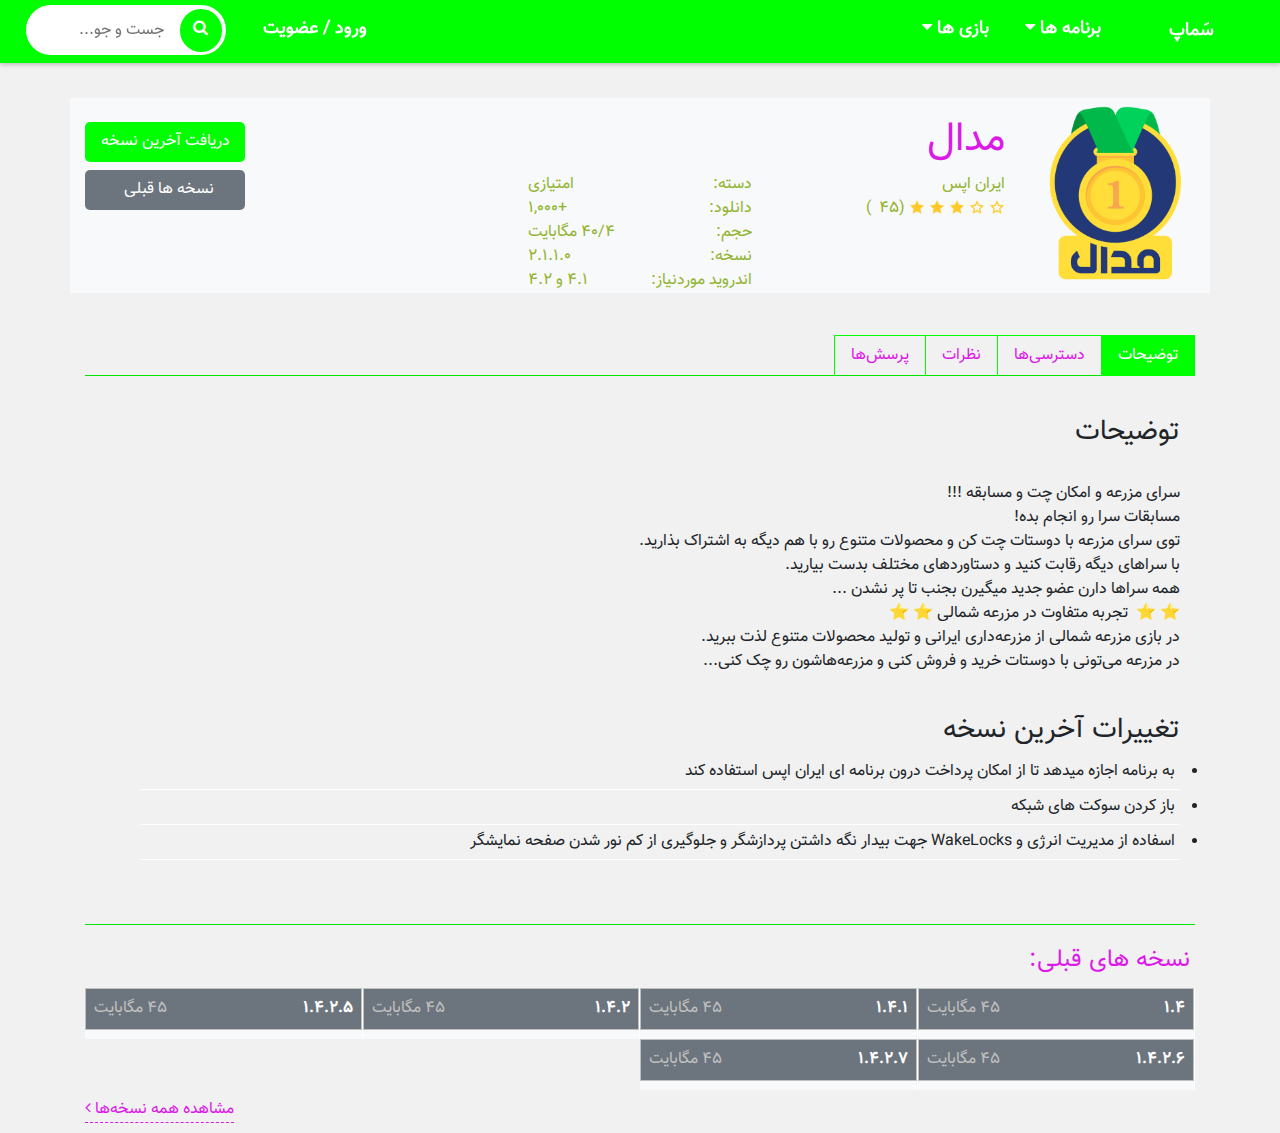
==== AppPage.htm @ bbbea1b8 "Seprate questions and comments." ====
<!doctype html>
<html lang="en">
  <head>
    <!-- Required meta tags -->
    <meta charset="utf-8">
    <meta name="viewport" content="width=device-width, initial-scale=1, shrink-to-fit=no">

    <!-- Bootstrap CSS -->
    <link rel="stylesheet" href="https://stackpath.bootstrapcdn.com/bootstrap/4.3.1/css/bootstrap.min.css" integrity="sha384-ggOyR0iXCbMQv3Xipma34MD+dH/1fQ784/j6cY/iJTQUOhcWr7x9JvoRxT2MZw1T" crossorigin="anonymous">
    <!-- Optional JavaScript -->
    <!-- jQuery first, then Popper.js, then Bootstrap JS -->
	<!--fontawesome -->

 <link rel="stylesheet" href="https://cdnjs.cloudflare.com/ajax/libs/font-awesome/4.7.0/css/font-awesome.min.css">
<link rel="stylesheet" href="https://use.fontawesome.com/releases/v5.3.1/css/all.css" integrity="sha384-mzrmE5qonljUremFsqc01SB46JvROS7bZs3IO2EmfFsd15uHvIt+Y8vEf7N7fWAU" crossorigin="anonymous">

<link rel="stylesheet" href="AppPage.css">

<!---
-->
  <script src="https://ajax.googleapis.com/ajax/libs/jquery/3.4.1/jquery.min.js"></script>
  <script src="https://cdnjs.cloudflare.com/ajax/libs/popper.js/1.14.7/umd/popper.min.js"></script>
  <script src="https://maxcdn.bootstrapcdn.com/bootstrap/4.3.1/js/bootstrap.min.js"></script>


  <script src="https://ajax.googleapis.com/ajax/libs/jquery/3.4.1/jquery.min.js"></script>
  <script src="https://cdnjs.cloudflare.com/ajax/libs/popper.js/1.14.7/umd/popper.min.js"></script>
  <script src="https://maxcdn.bootstrapcdn.com/bootstrap/4.3.1/js/bootstrap.min.js"></script>

    <title></title>

	<style type="text/css">
@font-face {
  font-family: naz;
  src:url("Vazir-FD.ttf");
}

/*@font-face {
  font-family: nas;
  src:url("IranNastaliq.ttf");
}*/



	</style>
<script src="https://ajax.googleapis.com/ajax/libs/jquery/3.4.1/jquery.min.js"></script>
<script type="text/javascript">
$(document).ready(function(){


  $(".content form").click(function(){

    $(".Modal").css("display","block");

  });

  $(".content form").mouseleave(function(){

    $(".Modal").css("display","none");

  });


});
</script>
  </head>
  <body>

    <div class="content fixed-tops">
      <nav>
        <input type="checkbox" id="hamburger1" />
        <label for="hamburger1"></label>
        <h3>سَماپ</h3>
<form action="">
  <input type="search" placeholder="جست و جو ...">
  <i class="fa fa-search"></i>
</form>
        <ul class="nav-links">
          <li><a href="#" class="" style="cursor: pointer;"
               data-toggle="modal" data-target="#myModal2">برنامه ها</a></li>
          <li><a href="#" class="" style="cursor: pointer;"
               data-toggle="modal" data-target="#myModal3">بازی ها</a></li>
          <li><a href="Login.htm">ورود / عضویت</a></li>
        </ul>
      </nav>
<div class="Modal"></div>

    </div>

<div class="navbar">
  <a class="icon" href="#home">سَماپ</a>
  <div class="dropdown">
    <button class="dropbtn">برنامه ها
      <i class="fa fa-caret-down"></i>
    </button>
    <div class="dropdown-content">

      <div class="row">
         <div class="column">
          <a href="#">آب و هوا</a>
          <a href="#">آشپزی و رستوران</a>
          <a href="#">آموزش</a>
          <a href="#">ابزارها</a>
        </div>

        <div class="column">
          <a href="#">امور مالی</a>
          <a href="#">پیام رسان ها</a>
          <a href="#">خبرها و نشریات</a>
          <a href="#">خرید </a>

        </div>
        <div class="column">
          <a href="#">دارو و درمان</a>
          <a href="#">رفت و آمد</a>
          <a href="#">سبک زندگی</a>
          <a href="#">سرگرمی</a>

        </div>
        <div class="column">
          <a href="#">سیر و سفر</a>
          <a href="#">شبکه های اجتماعی</a>
          <a href="#">شخصی سازی</a>
          <a href="#">عکاسی</a>

        </div>
        <div class="column">
          <a href="#">مذهبی</a>
          <a href="#">موسیقی و صدا</a>
          <a href="#">ورزشی</a>
          <a href="#">ویدیو و رسانه</a>
           </div>
      </div>
    </div>
  </div>
<!---
-->
  <div class="dropdown">
    <button class="dropbtn">بازی ها
      <i class="fa fa-caret-down"></i>
    </button>
    <div class="dropdown-content">

      <div class="row">
        <div class="column">
          <a href="#">آموزشی</a>
          <a href="#">استراتژی </a>
          <a href="#">اکشن</a>
          <a href="#">امتیازی</a>
        </div>
        <div class="column">
          <a href="#">خانوادگی</a>
          <a href="#">رانندگی</a>
          <a href="#">شبیه سازی</a>
          <a href="#">کلمات و دانستنی ها</a>
        </div>
        <div class="column">
          <a href="#">معمایی</a>
          <a href="#">ورزشی</a>
          <a href="#">ماجرایی</a>
          <a href="#">تفننی</a>

      </div>

      </div>
    </div>
  </div>
  <!---
  -->

<form action="">
  <input type="search" placeholder="جست و جو...">
  <i class="fa fa-search"></i>
</form>



<div class="profile">
  <a href="Login.htm"  target="blank">ورود / عضویت</a>

  <i class="fas fa-user"></i>
</div>
</div>



<div class="container  mt-5 bg-white" style="position: relative;top:50px;">
	<div class="row flex-row-reverse">
    <div class="col-md-2 bg-light p-4 p-md-2">
      <img src="icons/cover_257.png" width="100%" alt="">
    </div>
    <div class="col-md-8 bg-light order-2">
      <div class="row flex-row-reverse">
        <div class="col-md-12 bg-light">
          <div class="app-name text-center">
          <h1 class="text-center float-md-right">مدال</h1>
          </div>
        </div>

        <div class="col-md-4 text-md-right text-center bg-light float-right flex-row-reverse">

          <div class="dev">
            <a href="#"> <span>ایران اپس</span> </a>
          </div>
          <div class="rating bg-light clearfix">

              <div class="Rate float-lg-right float-none pt-1" style="cursor: pointer;"
               data-toggle="modal" data-target="#myModal">
    <img src="stars/full-star.png" alt="">
    <img src="stars/full-star.png" alt="">
    <img src="stars/full-star.png" alt="">
    <img src="stars/empty-star2.png" alt="">
    <img src="stars/empty-star2.png" alt="">
  </div>


  <!-- The Modal -->
  <div class="modal fade" id="myModal">
    <div class="modal-dialog">
      <div class="modal-content text-right">

        <!-- Modal Header -->
        <div class="modal-header float-right pb-1 pl-0">
          <button type="button" class="close float-left text-left ml-0" data-dismiss="modal">&times;</button>
 <h3 class="text-right float-right w-100">امتیازات</h3>
        </div>

        <!-- Modal body -->
        <div class="modal-body">
  <!-- Blue -->
  <h3 class="text-center">4.7</h3>
 <br>

    <div class="float-left mr-2">
    <img src="stars/full-star.png" class="mb-1 ml-0" width="20px;" alt="">
  <span class="mb-1">5</span>
    </div>
   <div class="progress" style="height: 22px;">
   <div class="progress-bar" style="width:80%;background-color: green;">245</div>
  </div><br>
  <!-- Green -->
    <div class="float-left mr-2">
    <img src="stars/full-star.png" class="mb-1 ml-0" width="20px;" alt="">
  <span class="mb-1">4</span>
    </div>
  <div class="progress" style="height: 22px;">
    <div class="progress-bar" style="width:50%;background-color: lime;">56</div>
  </div><br>

  <!-- Turquoise -->
      <div class="float-left mr-2">
    <img src="stars/full-star.png" class="mb-1 ml-0" width="20px;" alt="">
  <span class="mb-1">3</span>
    </div>

  <div class="progress" style="height: 22px;">
    <div class="progress-bar" style="width:30%;background-color: yellow;">45</div>
  </div><br>

  <!-- Orange -->
    <div class="float-left mr-2">
    <img src="stars/full-star.png" class="mb-1 ml-0" width="20px;" alt="">
  <span class="mb-1">2</span>
    </div>
  <div class="progress" style="height: 22px;">
     <div class="progress-bar" style="width:40%;background-color: orange;">5</div>
  </div><br>

  <!-- Red -->
      <div class="float-left mr-2">
    <img src="stars/full-star.png" class="mb-1 ml-0" width="20px;" alt="">
  <span class="mb-1">1</span>
    </div>
  <div class="progress" style="height: 22px;">
    <div class="progress-bar" style="width:10%;background-color: red;">5</div>
  </div><br>

        </div>

        <!-- Modal footer -->
        <div class="modal-footer">
          <button type="button" class="btn btn-secondary" data-dismiss="modal">بستن</button>
        </div>

      </div>
    </div>
  </div>


<!---
-->

  <!-- The Modal -->
  <div class="modal fade" id="myModal2">
    <div class="modal-dialog">
      <div class="modal-content text-right">

        <!-- Modal Header -->
        <div class="modal-header float-right pb-1 pl-0">
          <button type="button" class="close float-left text-left ml-0" data-dismiss="modal">&times;</button>
 <h3 class="text-right float-right w-100">برنامه&zwnj;ها</h3>
        </div>

        <!-- Modal body -->
        <div class="modal-body">
<div class="row float-right mr-5">
  <div class="float-right">
  <ul>
  <li><a href="">آب و هوا</a></li>
  <li><a href="">آشپزی و رستوران</a></li>
  <li><a href="">آموزش</a></li>
  <li><a href="">ابزارها</a></li>
  <li><a href="">امورمالی</a></li>
  <li><a href="">پیام رسان ها</a></li>
  <li><a href="">خبرها و نشریات</a></li>
  <li><a href="">خرید</a></li>
  <li><a href="">دارو و درمان</a></li>
  <li><a href="">رفت و آمد</a></li>
  <li><a href="">سبک زندگی</a></li>
  <li><a href="">سرگرمی</a></li>
  <li><a href="">سیر و سفر</a></li>
  <li><a href="">شبکه ها اجتماعی</a></li>
  <li><a href="">شخصی سازی</a></li>
  <li><a href="">عکاسی</a></li>
  <li><a href="">مذهبی</a></li>
  <li><a href="">موسیقی و صدا</a></li>
  <li><a href="">ورزشی</a></li>
  <li><a href="">ویدئو و رسانه</a></li>
</ul>

  </div>
</div>

        </div>

        <!-- Modal footer -->
        <div class="modal-footer">
          <button type="button" class="btn btn-secondary" data-dismiss="modal">بستن</button>
        </div>

      </div>
    </div>
  </div>


 <!-- The Modal -->
  <div class="modal fade" id="myModal3">
    <div class="modal-dialog">
      <div class="modal-content text-right">

        <!-- Modal Header -->
       <div class="modal-header float-right pb-1 pl-0">
          <button type="button" class="close float-left text-left ml-0" data-dismiss="modal">&times;</button>
 <h3 class="text-right float-right w-100">بازی&zwnj;ها</h3>
        </div>


        <!-- Modal body -->
        <div class="modal-body">
<div class="row float-right mr-5">
  <div class="float-right text-right">
<ul>
  <li><a href="">آموزشی</a></li>
  <li><a href="">استراتژی</a></li>
  <li><a href="">اکشن</a></li>
  <li><a href="">امتیازی</a></li>
  <li><a href="">خانوادگی</a></li>
  <li><a href="">رانندگی</a></li>
  <li><a href="">شبیه سازی</a></li>
  <li><a href="">کلمات و دانستنی ها</a></li>
  <li><a href="">معمایی</a></li>
  <li><a href="">ورزشی</a></li>
  <li><a href="">ماجرایی</a></li>
  <li><a href="">تفننی</a></li>
</ul>
  </div>
</div>

        </div>

        <!-- Modal footer -->
        <div class="modal-footer">
          <button type="button" class="btn btn-secondary" data-dismiss="modal">بستن</button>
        </div>

      </div>
    </div>
  </div>
<!--
-->


 <!-- The Modal -->
  <div class="modal fade " id="myModal4">
    <div class="modal-dialog">
      <div class="modal-content">

        <!-- Modal Header -->
        <div class="modal-header float-right pb-1 pl-0">
          <button type="button" class="close float-left text-left ml-0" data-dismiss="modal">&times;</button>
 <h3 class="text-right float-right w-100">نظر جدید</h3>
        </div>

        <!-- Modal body -->
        <div class="modal-body">
<div class="container clearfix">
  <div id="full-stars-example-two" class="float-right" >
   <span class="desc float-right text-right pr-2">امتیاز شما:</span>

    <div class="rating-group">
        <input disabled checked class="rating__input rating__input--none" name="rating3" id="rating3-none" value="0" type="radio">
        <label aria-label="1 star" class="rating__label" for="rating3-1"><i class="rating__icon rating__icon--star fa fa-star"></i></label>
        <input checked class="rating__input" name="rating3" id="rating3-1" value="1" type="radio">
        <label aria-label="2 stars" class="rating__label" for="rating3-2"><i class="rating__icon rating__icon--star fa fa-star"></i></label>
        <input class="rating__input" name="rating3" id="rating3-2" value="2" type="radio">
        <label aria-label="3 stars" class="rating__label" for="rating3-3"><i class="rating__icon rating__icon--star fa fa-star"></i></label>
        <input class="rating__input" name="rating3" id="rating3-3" value="3" type="radio">
        <label aria-label="4 stars" class="rating__label" for="rating3-4"><i class="rating__icon rating__icon--star fa fa-star"></i></label>
        <input class="rating__input" name="rating3" id="rating3-4" value="4" type="radio">
        <label aria-label="5 stars" class="rating__label" for="rating3-5"><i class="rating__icon rating__icon--star fa fa-star"></i></label>
        <input class="rating__input" name="rating3" id="rating3-5" value="5" type="radio">
    </div>

</div>
  <form action="" class="w-100 h-50 mx-auto">
     <div class="mb-3">
      <textarea class="form-control" rows="5" id="comment" name="text" placeholder="نظر شما برای مدال"></textarea>
    </div>
    <button type="submit" class="btn btn-success p-2 w-100">ثبت</button>

  </form>

</div>

        </div>

        <!-- Modal footer -->


      </div>
    </div>
  </div>


<!---
-->
 <!-- The Modal -->
  <div class="modal fade " id="myModal5">
    <div class="modal-dialog">
      <div class="modal-content">

        <!-- Modal Header -->
        <div class="modal-header float-right pb-1 pl-0">
          <button type="button" class="close float-left text-left ml-0" data-dismiss="modal">&times;</button>
 <h3 class="text-right float-right w-100">پرسش جدید</h3>
        </div>

        <!-- Modal body -->
        <div class="modal-body pt-0">
<div class="container clearfix">

  <form action="" class="w-100 h-50 mx-auto needs-validation" novalidate>
     <div class="mb-3">
      <textarea class="form-control" rows="5" id="comment" name="text" placeholder="پرسش شما درمورد مدال" required=""></textarea>
    </div>
    <button type="submit" class="btn btn-success p-2 w-100">ثبت</button>

  </form>

</div>

        </div>

        <!-- Modal footer -->


      </div>
    </div>
  </div>

<span class="text-center bg-light" style="direction: ltr;">(<i class="fas fa-user"></i> 45)</span>

          </div>


        </div>
        <div class="col-md-7 col-lg-4 bg-light app-info">
          <div class="bg-light text-right" style="direction: rtl;">
            <span style="direction: rtl;">دسته:</span>
            <span style="float: left !important;">
              <a href="">
                <span>امتیازی</span>
              </a>
            </span>

          </div>

          <div class="bg-light text-right" style="direction: rtl;">
            <span>دانلود:</span>
            <span>
              <span style="float: left !important;">+1,000</span>
            </span>
          </div>

          <div class="bg-light text-right" style="direction: rtl;">
            <span>حجم:</span>
            <span>
              <span style="float: left !important;">40/4 مگابایت</span>
            </span>
          </div>

          <div class="bg-light text-right" style="direction: rtl;">
            <span>نسخه:</span>
            <span>
              <span style="float: left !important;">2.1.1.0</span>
            </span>
          </div>

          <div class="bg-light text-right" style="direction: rtl;">
            <span>اندروید موردنیاز:</span>
            <span>
              <span style="float: left !important;">4.1 و 4.2</span>
            </span>
          </div>

        </div>
        <div class="col-md-1 col-lg-4 bg-light">
        </div>

      </div>
    </div>
    <div class="col-md-2 bg-light order-3">
      <button class=" mt-4 p-2 w-100" style="border-radius: 5px;outline: none;">دریافت آخرین نسخه</button>
      <button class="btn-secondary mt-2 p-2 w-100" style="border-radius: 5px;outline: none;">
        <a href="#versions">نسخه ها قبلی <i class="fas fa-history" class="p-1"></i>
        </a>
        </button>

</div>
	</div>
</div>


<br>

<div class="container">
  <br>
<br>
  <!-- Nav pills -->
  <ul class="nav nav-pills float-right text-right clearfix" role="tablist">

    <li class="nav-item pill-1 float-right">
      <a class="nav-link " data-toggle="pill" href="#qus">پرسش&zwnj;ها</a>
    </li>
    <li class="nav-item pill-2 float-right">
      <a class="nav-link " data-toggle="pill" href="#home">نظرات</a>
    </li>
    <li class="nav-item pill-3 float-right">
      <a class="nav-link" data-toggle="pill" href="#menu1">دسترسی&zwnj;ها</a>
    </li>
    <li class="nav-item pill-4 float-right">
      <a class="nav-link active" data-toggle="pill" href="#menu2">توضیحات</a>
    </li>
  </ul>
  <!-- Tab panes -->
  <div class="tab-content text-right clearfix" >
    <br>
<hr>
    <div id="qus" class="container tab-pane fade" role="tabpanel">
<div class="questions mt-2 clearfix pt-4">
  <button class="float-left p-2"
               data-toggle="modal" data-target="#myModal5"
   style="border-radius: 5px;background-color: lime;cursor: pointer;">پرسش جدید <i class="fas fa-plus px-1" style="font-size: 10px;"></i></button>
      <h3>پرسش&zwnj;ها</h3>

  <div class="question container mt-4 clearfix bg-light">
    <div class="user-icon text-right float-right text-right mt-2">
        <i class="fas fa-question bg-light"></i>
      </div>
    <div class="question-box">
      <div class="question-info float-right mt-2">
        <div class="name float-right bg-light ml-2 mr-2"><span>پرسش گر:</span>
                سجاد</div>
        <span class="date float-right ml-2 text- bg-light">98/4/30</span>
      </div>

    </div>
    <br>
      <p class="question-text w-100 float-right text-right mt-1 pr-5">
        این برنامه چجوری کار می کند؟
      </p>
        <div class="reply container mt-5 clearfix bg-light">
        <div class="user-icon text-right float-right text-right mt-2">
                <i class="fas fa-reply bg-light"></i>
            </div>
        <div class="reply-box">
            <div class="reply-info float-right mt-2">
                <div class="name float-right bg-light ml-2 mr-2"><span>پاسخ از:  </span>
                علیرضا</div>
                <span class="date float-right ml-2 text- bg-light">98/4/30</span>
            </div>

        </div>
        <br>
            <p class="question-text w-100 float-right text-right mt-1 pr-5">
                این برنامه به آسانی کار می کند.
            </p>
    </div>
      <div>
        <span class="vs float-left">پرسش روی نسخه 1.1</span>
      </div>
  </div>


  <div class="question container mt-4 clearfix bg-light">
    <div class="user-icon text-right float-right text-right mt-2">
        <i class="fas fa-question bg-light"></i>
      </div>
    <div class="question-box">
      <div class="question-info float-right mt-2">
        <div class="name float-right bg-light ml-2 mr-2"><span>پرسش گر:  </span>
                رامین</div>
        <span class="date float-right ml-2 text- bg-light">98/4/30</span>
      </div>

    </div>
    <br>
      <p class="question-text w-100 float-right text-right mt-1 pr-5">
        کی بروزرسانی می شود؟
      </p>
      <div>
        <span class="vs float-left">پرسش روی نسخه 3.0</span>
      </div>
  </div>


  <div class="question container mt-4 clearfix bg-light">
    <div class="user-icon text-right float-right text-right mt-2">
        <i class="fas fa-question bg-light"></i>
      </div>
    <div class="question-box">
      <div class="question-info float-right mt-2">
        <div class="name float-right bg-light ml-2 mr-2"><span>پرسش گر:  </span>
                محمد حسن</div>
        <span class="date float-right ml-2 text- bg-light">98/4/30</span>
      </div>

    </div>
    <br>
      <p class="question-text w-100 float-right text-right mt-1 pr-5">
        خرید درون برنامه ایش انجام نمی شود؟
      </p>
  </div>

</div>
    </div>
    <div id="home" class="container tab-pane fade" role="tabpanel"><br>
      <button
               data-toggle="modal" data-target="#myModal4"
       class="float-left p-2" style="cursor: pointer; border-radius: 5px;background-color: lime;">نظر جدید <i class="fas fa-plus px-1" style="font-size: 10px;"></i></button>
      <h3>نظرات</h3>
<div class="comment container mt-4 clearfix bg-light">
    <div class="user-icon text-right float-right text-right mt-2">
        <i class="fas fa-user bg-light"></i>
      </div>
    <div class="comment-box">
      <div class="comment-info float-right mt-2">
        <div class="name float-right bg-light ml-2 mr-2">محمد حسن</div>
        <div class="rate float-right ml-3 p-0 bg-light">

    <img src="stars/full-star.png" alt="">
    <img src="stars/full-star.png" alt="">
    <img src="stars/full-star.png" alt="">
    <img src="stars/empty-star2.png" alt="">
    <img src="stars/empty-star2.png" alt="">
        </div>
        <span class="date float-right ml-2 text- bg-light">98/4/30</span>
      </div>

    </div>
    <br>
      <p class="comment-text w-100 float-right text-right mt-1 pr-5">
        برنامه خیلی خوبی است
      </p>
      <div>
        <span class="vs float-left">نظر روی نسخه 2.1.1.0</span>
      </div>
  </div>

<div class="comment container mt-4 clearfix bg-light">
    <div class="user-icon text-right float-right text-right mt-2">
        <i class="fas fa-user bg-light" ></i>
      </div>
    <div class="comment-box">
      <div class="comment-info float-right mt-2">
        <div class="name float-right bg-light ml-2 mr-2">محمد</div>
        <div class="rate float-right ml-3 p-0 bg-light">

    <img src="stars/full-star.png" alt="">
    <img src="stars/full-star.png" alt="">
    <img src="stars/full-star.png" alt="">
    <img src="stars/empty-star2.png" alt="">
    <img src="stars/empty-star2.png" alt="">
        </div>
        <span class="date float-right ml-2 text- bg-light">98/4/30</span>
      </div>

    </div>
    <br>
      <p class="comment-text w-100 float-right text-right mt-1 pr-5">
        برنامه خیلی خوبی است برنامه خیلی خوبی است برنامه خیلی خوبی است
      </p>
      <div>
        <span class="vs float-left">نظر روی نسخه 2.1</span>
      </div>
  </div>

<div class="comment container mt-4 clearfix bg-light">
    <div class="user-icon text-right float-right text-right mt-2">
        <i class="fas fa-user bg-light" ></i>
      </div>
    <div class="comment-box">
      <div class="comment-info float-right mt-2">
        <div class="name float-right bg-light ml-2 mr-2">حسن</div>
        <div class="rate float-right ml-3 p-0 bg-light">

    <img src="stars/full-star.png" alt="">
    <img src="stars/full-star.png" alt="">
    <img src="stars/full-star.png" alt="">
    <img src="stars/empty-star2.png" alt="">
    <img src="stars/empty-star2.png" alt="">
        </div>
        <span class="date float-right ml-2 text- bg-light">98/4/30</span>
      </div>

    </div>
    <br>
      <p class="comment-text w-100 float-right text-right mt-1 pr-5">
        برنامه خیلی خوبی
      </p>
      <div>
        <span class="vs float-left">نظر روی نسخه 1.2</span>
      </div>
  </div>

<div class="comment container mt-4 clearfix bg-light">
    <div class="user-icon text-right float-right text-right mt-2">
        <i class="fas fa-user bg-light" ></i>
      </div>
    <div class="comment-box">
      <div class="comment-info float-right mt-2">
        <div class="name float-right bg-light ml-2 mr-2">Iman</div>
        <div class="rate float-right ml-3 p-0 bg-light">

    <img src="stars/full-star.png" alt="">
    <img src="stars/full-star.png" alt="">
    <img src="stars/full-star.png" alt="">
    <img src="stars/empty-star2.png" alt="">
    <img src="stars/empty-star2.png" alt="">
        </div>
        <span class="date float-right ml-2 text- bg-light">98/4/30</span>
      </div>

    </div>
    <br>
      <p class="comment-text w-100 float-right text-right mt-1 pr-5">
        برنامه خیلی خوبی است برنامه خیلی خوبی است برنامه خیلی خوبی است
        برنامه خیلی خوبی است
      </p>
  </div>
  <a href="#" class="all-comments text-left float-left mt-2">مشاهده همه نظرات  <i class="fa fa-angle-left"></i></a>
<!---
-->
    </div>
    <div id="menu1" class="container tab-pane fade" role="tabpanel"><br>
      <h3>دسترسی ها</h3>
      <br>
      <ul class="datasheet w-100  float-right">
        <li class="">به برنامه اجازه میدهد تا از امکان پرداخت درون برنامه ای ایران اپس استفاده کند</li>
        <li class="">باز کردن سوکت های شبکه</li>
        <li class="">اسفاده از مدیریت انرژی و WakeLocks جهت بیدار نگه داشتن پردازشگر و جلوگیری از کم نور شدن صفحه نمایشگر</li>
        <li class="">خواندن اطلاعات موجود در درایوهای سیار</li>
        <li class="">نوشتن اطلاعات در درایوهای سیار</li>
        <li class="">ضبط صدا</li>
        <li class="">دسترسی به اطلاعات مربوط به شبکه ها را می دهد.</li>
        <li class="">com.google.android.finsky.permission.BIND_GET_INSTALL_REFERRER_SERVICE</li>
        <li class="">com.google.android.finsky.permission.BIND_GET_INSTALL_REFERRER_SERVICE</li>
     </ul>
     <!-- <table class="datasheet float-right text-right">

<tbody class="text-right"><tr>
                  <td class="datasheet-features-type">به برنامه اجازه میدهد تا از امکان پرداخت درون برنامه ای ایران اپس استفاده کند</td>
              </tr>
                                                                                    <tr>
                                                <td class="datasheet-features-type">باز کردن سوکت های شبکه</td>
              </tr>
                                                                                    <tr>
                                                <td class="datasheet-features-type">تاسفاده از مدیریت انرژی و WakeLocks جهت بیدار نگه داشتن پردازشگر و جلوگیری از کم نور شدن صفحه نمایشگر</td>
               </tr>
                                                                                    <tr>
                                                <td class="datasheet-features-type">خواندن اطلاعات موجود در درایوهای سیار</td>
               </tr>
                                                                                    <tr>
                                                <td class="datasheet-features-type">نوشتن اطلاعات در درایوهای سیار</td>
           </tr>
                                                                                    <tr>
                                                <td class="datasheet-features-type">ضبط صدا</td>
           </tr>
                                                                                    <tr>
                                                <td class="datasheet-features-type">دسترسی به اطلاعات مربوط به شبکه ها را می دهد.</td>
                                            </tr>
                                                  <tr>
                                                <td class="datasheet-features-type">com.google.android.finsky.permission.BIND_GET_INSTALL_REFERRER_SERVICE</td>
           </tr>
                                                                                    <tr>
                                                <td class="datasheet-features-type">com.google.android.c2dm.permission.RECEIVE</td>
          </tr>

</tbody>
      </table>
    -->
    </div>
    <div id="menu2" class="container tab-pane active"  role="tabpanel"><br>
      <h3>توضیحات</h3>
      <p class="text-right"><br>
سرای مزرعه و امکان چت و مسابقه !!!<br>
مسابقات سرا رو انجام بده!<br>
توی سرای مزرعه با دوستات چت کن و محصولات متنوع رو با هم دیگه به اشتراک بذارید.<br>
با سراهای دیگه رقابت کنید و دستاوردهای مختلف بدست بیارید.<br>
همه سراها دارن عضو جدید میگیرن بجنب تا پر نشدن ...<br>
⭐ ⭐ &nbsp;تجربه متفاوت در مزرعه شمالی ⭐ ⭐<br>
در بازی مزرعه شمالی از مزرعه&zwnj;داری ایرانی و تولید محصولات متنوع لذت ببرید.<br>
در مزرعه می&zwnj;تونی با دوستات خرید و فروش کنی و مزرعه&zwnj;هاشون رو چک کنی...</p>
<br>
      <h3>تغییرات آخرین نسخه</h3>
       <ul class="datasheet w-100  float-right">
        <li class="">به برنامه اجازه میدهد تا از امکان پرداخت درون برنامه ای ایران اپس استفاده کند</li>
        <li class="">باز کردن سوکت های شبکه</li>
        <li class="">اسفاده از مدیریت انرژی و WakeLocks جهت بیدار نگه داشتن پردازشگر و جلوگیری از کم نور شدن صفحه نمایشگر</li>
     </ul>

    </div>
  </div>
</div>

<div class="container mt-5 clearfix versions" id="versions">
  <hr>
  <h4 class="text-right">نسخه های قبلی:</h4>
  <div class="row mx-auto w-100 float-right flex-row-reverse">
<div class="item col-md-6 col-12 col-lg-3 text-right bg-light  clearfix w-50 p-0">
    <a href="SpecificVersion.htm" class="p2">
      <span class="float-right">1.4</span>
      <span class="float-left">45 مگابایت</span>
    </a>
  </div>
  <div class="item col-md-6 col-12 col-lg-3 text-right bg-light  clearfix w-50 p-0">
    <a href="" class="p2">
      <span class="float-right">1.4.1</span>
      <span class="float-left">45 مگابایت</span>
    </a>
  </div>
  <div class="item col-md-6 col-12 col-lg-3 text-right bg-light  clearfix w-50 p-0">
    <a href="" class="p2">
      <span class="float-right">1.4.2</span>
      <span class="float-left">45 مگابایت</span>
    </a>
  </div>
  <div class="item col-md-6 col-12 col-lg-3 text-right bg-light clearfix w-50 p-0">
    <a href="" class="p2">
      <span class="float-right">1.4.2.5</span>
      <span class="float-left">45 مگابایت</span>
    </a>
  </div>
  <div class="item col-md-6 col-12 col-lg-3 text-right bg-light clearfix w-50 p-0">
    <a href="" class="p2">
      <span class="float-right">1.4.2.6</span>
      <span class="float-left">45 مگابایت</span>
    </a>
  </div>
  <div class="item col-md-6 col-12 col-lg-3 text-right bg-light clearfix w-50 p-0">
    <a href="" class="p2">
      <span class="float-right">1.4.2.7</span>
      <span class="float-left">45 مگابایت</span>
    </a>
  </div>


  </div>
  <a href="OldVersions.htm" class="all-comments text-left float-left mt-2">مشاهده همه نسخه&zwnj;ها <i class="fa fa-angle-left"></i></a>
</div>

<button onclick="topFunction()" id="myBtn" title="بالای صفحه">
  <i class="far fa-caret-square-up" ></i></button>
<script>
// When the user scrolls down 20px from the top of the document, show the button
window.onscroll = function() {scrollFunction()};

function scrollFunction() {
  if (document.body.scrollTop > 20 || document.documentElement.scrollTop > 20) {
    document.getElementById("myBtn").style.display = "block";
  } else {
    document.getElementById("myBtn").style.display = "none";
  }
}

// When the user clicks on the button, scroll to the top of the document
function topFunction() {
  document.body.scrollTop = 0;
  document.documentElement.scrollTop = 0;
  //document.getElementById("myBtn").style.color = "#ccc";
}

</script>


<script>
// Disable form submissions if there are invalid fields
(function() {
  'use strict';
  window.addEventListener('load', function() {
    // Get the forms we want to add validation styles to
    var forms = document.getElementsByClassName('needs-validation');
    // Loop over them and prevent submission
    var validation = Array.prototype.filter.call(forms, function(form) {
      form.addEventListener('submit', function(event) {
        if (form.checkValidity() === false) {
          event.preventDefault();
          event.stopPropagation();
        }
        form.classList.add('was-validated');
      }, false);
    });
  }, false);
})();
</script>

  </body>
</html>
---- AppPage.css ----
html {
  scroll-behavior: smooth;
  scroll-snap-type: y mandatory;
}

.container {
  margin: 10px auto;
}

h1 {
	font-family: naz;
  direction: rtl;
  margin-top: 18px;
  margin-bottom: 9px;
    color: #DC1AE8;

}

a {
  background-color: transparent;
  text-align: right;
  direction: rtl;
  color: lime;
}

span {
  color: #91b42f;
  font-family: naz;
  direction: rtl;
}
.dev {
  direction: rtl;
  text-align: right: ;
}

.Rate {
  width: 100px;
  margin: 0 auto;
  margin-top: -5px;
  direction: ltr;

}

.Rate img {
  width: 16px;
  padding: 0;

}

button {
  font-family: naz;
  background-color: lime;
  outline: none;
  border: none;
  color: white;

}

.app-info span {


}

body{
  background-color: #f1f1f1;
}


* {
  box-sizing: border-box;
}

body {
  margin: 0;
  padding: 0;
  font-family: naz;
  background-color: #f1f1f1;
}


.navbar {
  position: fixed;
  top: 0 !important;
  display: block !important;
  overflow: hidden;
  background-color: lime;
  font-family: Arial, Helvetica, sans-serif;
  direction: rtl;
  float: right;
  width: 100%;
  padding-bottom: 0;
  z-index: 1;
box-shadow: 0 2px 4px rgba(0,0,0,.2);
padding-top: 0 !important;
padding-bottom: 0 !important;
margin-bottom: 100px !important;
}

.navbar a {
  float: right !important;
  font-size: 18px;
  color: white;
  text-align: left !important;
  padding: 14px 16px;
  text-decoration: none;
  direction: rtl !important;
   font-family: naz;


}

.dropdown {
  float: right !important ;
  overflow: hidden !important;
  display: inline-block !important;
  padding-bottom: 0;

}

.dropdown .dropbtn {
  font-size: 18px;
  border: none;
  outline: none !important;
  color: white;
  padding: 16px 18px !important;
  background-color: inherit;
  margin: 0 !important;
  font-family: naz;
  font-weight: bold;
  }

 .dropbtn:hover {
  background-color: white;
  color: #DC1AE8;
}

.dropdown-content {

  float: right;
  display: none;
  position: fixed;
  background-color: white;
  width: 100%;
  right: 0;
  box-shadow: 0px 8px 16px 0px rgba(0,0,0,0.2);
  z-index: 1;

}

.dropdown-content .header {
  background: red;
  color: white;
}

.dropdown:hover .dropdown-content {
  display: block;
}
.dropdown:hover .dropbtn {
  background-color: white;
  color: #DC1AE8;
}

/* Create three equal columns that floats next to each other */
.column {
  float: right;
  width: 20%;
  padding: 10px;
  background-color:white;

}

.column a {
  float: none;
  color: purple;
  padding: 16px;
  text-decoration: none;
  display: block;
  width: 100%;
  text-align: center !important;
  text-align: center;
  border-radius: 5px;
  /*border-right: 5px solid lime;
  margin-bottom: 5px;
  */
}

.column a:hover {
  background-color: #ddd;
  background-color: rgba(0,255,0,.5);
  background-color:#DC1AE8 ;
  color: white;

}

/* Clear floats after the columns */
.row:after {
  content: "";
  display: table;
  clear: both;
}
a.icon {
  padding: 18px 50px;
  text-align: center;
  font-weight: bold;
  margin: 0;
  outline: 0;
  text-decoration: none;
}

form{
  font-family: naz;
  margin-top: 5px;
  margin-left: 10px;
  float: left;
    position: relative;
    transition: all 1s;
    width: 200px;
    cursor: pointer;
    height: 50px;
    background: white;
    box-sizing: border-box;
    border-radius: 25px;
    border: 4px solid white;
    padding: 5px;
}

input{
  font-family: naz;
    position: absolute;
    top: 0;
    left: 0;
    direction: rtl;
    float: left;
    width: 80%;
    height: 42.5px;
    line-height: 30px;
    outline: 0;
    border: 0;
    display: block;
    font-size: 1em;
    border-radius: 20px;
    padding: 0 20px;

}

form .fa{
    box-sizing: border-box;
    padding: 10px;
    width: 42.5px;
    height: 42.5px;
    position: absolute;
    top: 0;
    right: 0;
    border-radius: 50%;
    color: white;
    background-color: lime;
    text-align: center;
    font-size: 16px;
    transition: all 1s;
}


form:hover input{
    display: block;
}


.profile {
  float: left;
  font-size: 18px;
  color: white;
  border-radius: 4px;
  font-family: naz;
  margin-left: 20px;
  margin-top: 4px;
  padding: 7px;
  cursor: pointer;
  font-weight: bold;
  visibility: visible;
}

.profile a{
  padding: 5px;
  display: inline-block ;

}

.profile i{
  font-size: 22px;
  padding-top: 4px;
}

.profile i:hover{
  cursor: pointer;
}

/*    */




.content {
  z-index: 2;
  background: white;
  display: none;
  width: 100%;
  height: 0;
  position: fixed;
  top: 0;

}
.content nav {
  background: lime;
  border-bottom: 1px solid #ddd;
  height: 60px;
  position: relative;
  direction: rtl;
  z-index: 2;
  margin-top: 0px;
  box-shadow: 0 2px 4px rgba(0,0,0,.2);


}
.content .nav-links {
  display: block;
  position: absolute;
  top: 60px;
  left: 0;
  width: 100%;
  direction: rtl;

}
.content .nav-links::before {
  background: lime;
  content: '';
  left: 0;
  top: 0;
  height: 159px;
  position: absolute;
  opacity: 0;
  visibility: hidden;
  width: 100%;
  transition: all .3s;
box-shadow: 0 2px 4px rgba(0,0,0,.4);

}
.content .nav-links li {
  opacity: 0;
  visibility: hidden;
  transform: translateY(-20px);
  transition: all .3s;
  padding: 0;
  direction: rtl;
  margin: 0;
  color: white;
}

.content .nav-links li:not(:last-child) {
}

.content .nav-links li a {
  background: lime;
  color: white;
  display: block;
  font-size: 18px;
  font-weight: 700;
  padding: 12px 20px;
  text-align: left;
  width: 100%;
  direction: rtl;
  text-align: right;
  transition: all .3s;
  text-decoration: none;
}

.content .nav-links li a:hover {
  color: #DC1AE8;
}

.content input[type="checkbox"] {
  position: absolute;
  opacity: 0;
  visibility: hidden;
}
.content input[type="checkbox"]:checked + label {
  border: 4px solid silver;
  border-radius: 50%;
  height: 28px;
  top: 16px;
  right: 18px;
  width: 28px;
  transform: rotate(-135deg);
}
.content input[type="checkbox"]:checked + label::before {
  background: silver;
  top: 8px;
  right: 4px;
  width: 12px;
}
.content input[type="checkbox"]:checked + label::after {
  background: silver;
  opacity: 1;
  top: 8px;
  right: 4px;
  visibility: visible;
  width: 12px;
}
.content input[type="checkbox"]:checked + label:hover {
  border-color: white;
}
.content input[type="checkbox"]:checked + label:hover::before, input[type="checkbox"]:checked + label:hover::after {
  background: white;
}
.content input[type="checkbox"]:checked ~ .nav-links::before {
  opacity: 1;
  visibility: visible;
}
.content input[type="checkbox"]:checked ~ .nav-links li {
  opacity: 1;
  visibility: visible;
  transform: translateY(0);
}
.content input[type="checkbox"]:checked ~ .nav-links li:nth-child(1) {
  transition-delay: 0s;
}
.content input[type="checkbox"]:checked ~ .nav-links li:nth-child(2) {
  transition-delay: 0.1s;
}
.content input[type="checkbox"]:checked ~ .nav-links li:nth-child(3) {
  transition-delay: 0.2s;
}
.content input[type="checkbox"]:checked ~ .nav-links li:nth-child(4) {
  transition-delay: 0.3s;
}

.content label {
  background: none transparent;
  border: 4px solid white;
  border-left: 0 solid transparent;
  border-right: 0 solid transparent;
  cursor: pointer;
  display: block;
  height: 24px;
  position: absolute;
  top: 18px;
  right: 20px;
  width: 24px;
  transition: all .2s;
}
.content label::before {
  background: white;
  content: '';
  height: 4px;
  left: 0;
  position: absolute;
  top: 6px;
  width: 24px;
  transition: all .2s;
}
.content label::after {
  background: white;
  content: '';
  height: 4px;
  left: 0;
  position: absolute;
  top: 6px;
  opacity: 0;
  visibility: hidden;
  width: 100%;
  transform: rotate(90deg);
  transition: all .2s;
}
 .content  h3 {
    font-family: naz;
    font-weight: bolder;
    width: 50%;
    margin: 0px auto;
    padding-top: 19px;
    color: white;
    text-align: center;
    font-size: 1.17rem;
  }
.content form{
    position: relative;
    top: -42px;
    left: 2px;
    transition: all 1s;
    width: 50px;
    height: 50px;
    background: lime;
    box-sizing: border-box;
    border-radius: 25px;
    border: 4px solid white;
    padding: 5px;
    float: left;
    transform: scale(.7, 0.7);
}

.content form input{
    position: absolute;
    top: 0;
    left: 0;
    width: 100%;
    height: 42.5px;
    line-height: 30px;
    outline: 0;
    border: 0;
    display: none;
    font-size: 1em;
    border-radius: 20px;
    font-family: naz;
    padding-right: 50px;
    padding-left: 10px;
}

.content .fa{
    box-sizing: border-box;
    padding: 10px;
    width: 42.5px;
    height: 42.5px;
    position: absolute;
    top: 0;
    right: 0;
    border-radius: 50%;
    color: white;
    text-align: center;
    font-size: 1.2em;
    transition: all 2s;
}

.content form:hover{
    width: 93%;
    cursor: pointer;
    transform: scale(1, 1);
}

.content form:hover input{
    display: block;
}

.content form:hover .fa{
    color: white;
  background: lime;

}




.Modal {
  display: none;
  width: 100%;
  height: 100%;
  z-index: 1;
  position: fixed;
  left: 0;
  top: 59px;
  background-color:rgba(0,0,0,.7);
  overflow: auto;
}

.progress-bar {
  font-weight: bold;
  letter-spacing: 2px;
}

/*    */
  .nav a {
    direction: rtl;
    font-family: naz;
    color: #DC1AE8;
  }

.nav a.active{
  background-color: #DC1AE8;
}

.nav a:hover {
  color: lime;
}

/* not active */

.nav-pills .nav-item  {
border-right: 1px solid lime;
border-top: 1px solid lime
}

.nav-pills .nav-link{

}

.nav-pills .pill-1  {
border-left: 1px solid lime;

}


/* active (faded) */

.nav-pills .nav-item .active {

  border-radius: 0;
}

.nav-pills .pill-1 .active {
  background-color: lime;
  color: white;
  border-radius: 0;
}

.nav-pills .pill-2 .active {
  background-color: lime;
  color: white;}

.nav-pills .pill-3 .active {
  background-color: lime;
  color: white;
}


.nav-pills .pill-4 .active {
  background-color: lime;
  color: white;}

.nav-pills .pill-5 .active {
  background-color: lime;
  color: white;
}

hr {
  background-color: lime;
}

h3,p{
  font-family: naz;
  direction: rtl;
}

.datasheet li{
  border-bottom: 1px solid white;
  direction: rtl;
  padding: 5px;

}



      .versions h4{
        font-family: naz;
        direction: rtl;
        color: #DC1AE8;
        padding: 5px;

      }

.item {
  border-right: 1px solid white;
}

.versions .item a{
  border: 1px solid silver;
  display: inline-block;
  width: 100%;
  padding: 8px;
  margin-bottom: 0;
  color: white;
  font-family: naz;
  direction: rtl;
  background-color: #6c757d;
  font-weight: bold;
}

.item a span{
  color: white;
}

.item a:hover{
  transform: translateY(-1px);
box-shadow: 0 2px 4px rgba(0,0,0,.2);

}

.item a span:nth-child(2){
  font-weight: normal;
  color: silver;
}

.versions .row {

}

button a{
  text-decoration: none;
  color: white;
  display: block;
  width: 100%;
  text-align: center;
}

button a:hover{
  color: white;
  text-decoration: none;
}





   #myModal2   a{
        text-decoration: none;
        font-family: naz;
        direction: rtl;
        color: #DC1AE8;

      }
   #myModal2 a:hover{
      color: lime;
      text-decoration: none;
    }
    #myModal2  li {
        direction: rtl;
        color: lime;
      }


     #myModal2 h4{
        position: relative;
        right: -45px !important;
     }


   #myModal3   a{
        text-decoration: none;
        font-family: naz;
        direction: rtl;
        color: #DC1AE8;

      }
   #myModal3 a:hover{
      color: lime;
      text-decoration: none;
    }
    #myModal3  li {
        direction: rtl;
        color: lime;
      }
     #myModal3 h4{
        position: relative;
        right: -45px !important;
     }

    .comment,.question {
      border-top-left-radius: 20px;
      border-bottom-right-radius: 20px;
    }
    .comment-info  img {
        width: 15px;
        height: 15px;
        opacity: .8;
      }
     .comment-info .date ,p,.name {
        direction: rtl;
        font-family: naz;
      }
    .comment  .name ,.comment .date  {
        font-size: 15px;
        padding-top: 4px;
        color: silver;
      }

.vs {
  font-size: 15px;
  color: silver;
  font-family: naz;
  padding-bottom: 4px;
  direction: rtl;
}


     .user-icon {
     }
   .comment .user-icon i{
      font-size: 35px;
      color: #DC1AE8;
      padding: 1px;

    }
      .all-comments {
          color: #DC1AE8;
          border-bottom: 1px dashed #DC1AE8;
          direction: rtl;
      }

      .all-comments i{
      }
      .all-comments:hover {
          color: lime;
          text-decoration: none;
      }
    .questions {

    }
  .question .user-icon i{
      font-size: 35px;
      color: #DC1AE8;
    }

    .question .date ,.question p,.name {
        direction: rtl;
        font-family: naz;
      }
    .question-info .name ,.question-info .date ,.question-info .name span{
        font-size: 15px;
        padding-top: 7px;
        color: silver;
      }
      .question  .user-icon {
            padding: 2px 2px;
        }

    .reply-info .name ,.reply-info .date ,.reply-info .name span{
        font-size: 15px;
        padding-top: 7px;
        color: silver;
      }


#full-stars-example-two {
  /* use display:inline-flex to prevent whitespace issues. alternatively, you can put all the children of .rating-group on a single line */
  /* make hover effect work properly in IE */
  /* hide radio inputs */
  /* hide 'none' input from screenreaders */
  /* set icon padding and size */
  /* set default star color */
  /* if any input is checked, make its following siblings grey */
  /* make all stars gold on rating group hover */
  /* make hovered input's following siblings grey on hover */
}
#full-stars-example-two .rating-group {
  display: inline-flex;
}
#full-stars-example-two .rating__icon {
  pointer-events: none;
}
#full-stars-example-two .rating__input {
  position: absolute !important;
  left: -9999px !important;
}
#full-stars-example-two .rating__input--none {
  display: none;
}
#full-stars-example-two .rating__label {
  cursor: pointer;
  padding: 0 0.1em;
  font-size: 2rem;
}
#full-stars-example-two .rating__icon--star {
  color: gold;
}
#full-stars-example-two .rating__input:checked ~ .rating__label .rating__icon--star {
  color: #ddd;
}
#full-stars-example-two .rating-group:hover .rating__label .rating__icon--star {
  color: gold;
}
#full-stars-example-two .rating__input:hover ~ .rating__label .rating__icon--star {
  color: #ddd;
}



 .desc{
  font-family: naz;
  direction: rtl;
  color: gray;
  font-size: 18px;
  margin-top: 15px;
  margin-left: 5px;
 }
  .form-control,button,h3{
    direction: rtl;
    font-family: naz;
  }

#myBtn {
  display: none;
  position: fixed;
  bottom: 20px;
  right: 30px;
  z-index: 99;
  font-size: 18px;
  border: none;
  outline: none;
  background-color: transparent;
  color: #ccc;
  cursor: pointer;
  padding: 0;
}

#myBtn i {
  font-size: 40px;
}

#myBtn:hover {
  color: lime;
}
/* make header responsive*/
@media  screen and (max-width: 787px) {

.navbar {
  display: none !important;
}

.content {
  display: block !important;
}

.content form:hover{
    width:200px;
    cursor: pointer;
    transform: scale(1, 1);
}

#myBtn i {
}


#myBtn  {
  right: 25px;
  bottom: 5px;
}

}

@media  screen and (max-width: 480px) {

.navbar {
  display: none;
}

.content {
  display: block;
}

.content form:hover{
    width:94%;
    cursor: pointer;
    transform: scale(1, 1);
}

    .comment-info  img {
        width: 12px;
        height: 12px;
        opacity: .6;
      }
   .comment-info   .date ,p,.comment .name {
        direction: rtl;
        font-family: naz;
      }
    .comment  .name ,.comment .date {
        font-size: 10px;
        padding-top: 7px;
        color: silver;
        font-weight: bold;
      }

.vs {
  font-size: 10px;
}

    .comment .user-icon i{
      font-size: 25px;
      color: #DC1AE8;
    }

   .comment p{
      font-size: 13px;
    }

/*    */
   .question-info   .date ,p,.comment .name {
        direction: rtl;
        font-family: naz;
      }
    .question-info  .name ,.question-info .date,.question-info .name span {
        font-size: 11px;
        padding-top: 7px;
        color: silver;
        font-weight: bold;
      }

    .reply-info .name span {
      margin-left: 4px;
    }
    .question-info .name span {
      margin-left: 4px;
    }
   .question .user-icon i{
      font-size: 25px;
      color: #DC1AE8;
    }

   .question p{
      font-size: 13px;
    }



    .reply-box i{
      font-size: 20px;
    }
    .reply-info  .name ,.reply-info .date,.reply-info .name span {
        font-size: 11px;
        padding-top: 7px;
        color: silver;
        font-weight: bold;
      }
    .rate {
      margin-top: 2px;
    }
#myBtn:hover {
  color: #ccc;
}


}
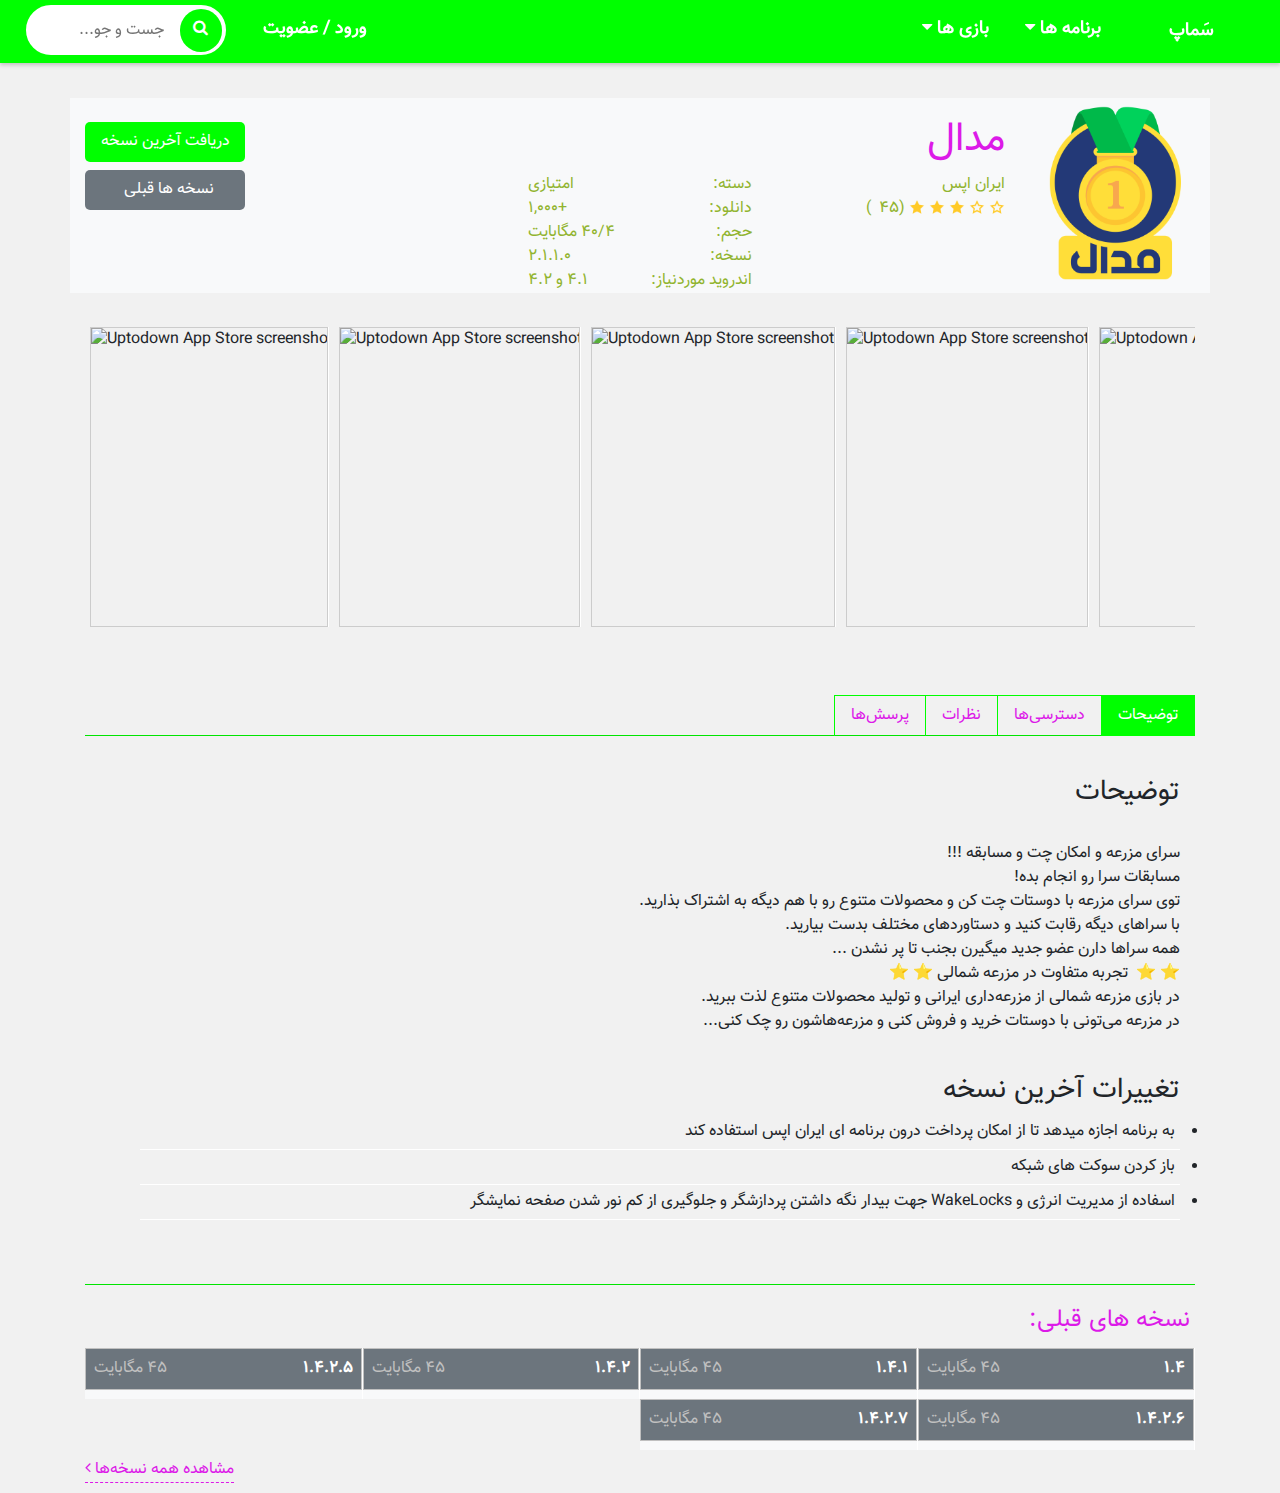
==== commit c3d8b547: "Gallary added." ====
--- a/AppPage.htm
+++ b/AppPage.htm
@@ -39,8 +39,6 @@
   font-family: nas;
   src:url("IranNastaliq.ttf");
 }*/
-
-
 
 	</style>
 <script src="https://ajax.googleapis.com/ajax/libs/jquery/3.4.1/jquery.min.js"></script>
@@ -184,7 +182,7 @@
 
 
 
-<div class="container  mt-5 bg-white" style="position: relative;top:50px;">
+<div class="container  mt-5 bg-light" style="position: relative;top:50px;">
 	<div class="row flex-row-reverse">
     <div class="col-md-2 bg-light p-4 p-md-2">
       <img src="icons/cover_257.png" width="100%" alt="">
@@ -529,7 +527,7 @@
 
       </div>
     </div>
-    <div class="col-md-2 bg-light order-3">
+    <div class="col-md-2 bg-light order-3 mb-2">
       <button class=" mt-4 p-2 w-100" style="border-radius: 5px;outline: none;">دریافت آخرین نسخه</button>
       <button class="btn-secondary mt-2 p-2 w-100" style="border-radius: 5px;outline: none;">
         <a href="#versions">نسخه ها قبلی <i class="fas fa-history" class="p-1"></i>
@@ -543,6 +541,34 @@
 
 <br>
 
+
+
+<div class="gallary container">
+
+<div class="type-one">
+  <div class="slider-gallery" id="sync1">
+    <div class="item link"><img alt="Uptodown App Store screenshot 1 " class="ico_list lazy-hidden" data-src-large="https://img.utdstc.com/screen/13/uptodown-android-028.png:l" id="img_id_0" itemprop="screenshot" onclick="open_screen(0)" src="https://img.utdstc.com/screen/13/uptodown-android-028.png:xxs" srcset="https://img.utdstc.com/screen/13/uptodown-android-028.png:xs 1x, https://img.utdstc.com/screen/13/uptodown-android-028.png:s 2x, https://img.utdstc.com/screen/13/uptodown-android-028.png:m 3x"> </div>
+
+    <div class="item link"><img alt="Uptodown App Store screenshot 2 " class="ico_list lazy-hidden" data-src-large="https://img.utdstc.com/screen/13/uptodown-android-012.png:l" id="img_id_1" itemprop="screenshot" onclick="open_screen(1)" src="https://img.utdstc.com/screen/13/uptodown-android-012.png:xxs" srcset="https://img.utdstc.com/screen/13/uptodown-android-012.png:xs 1x, https://img.utdstc.com/screen/13/uptodown-android-012.png:s 2x, https://img.utdstc.com/screen/13/uptodown-android-012.png:m 3x"> </div>
+
+    <div class="item link"><img alt="Uptodown App Store screenshot 3 " class="ico_list lazy-hidden" data-src-large="https://img.utdstc.com/screen/13/uptodown-android-001.png:l" id="img_id_2" itemprop="screenshot" onclick="open_screen(2)" src="https://img.utdstc.com/screen/13/uptodown-android-001.png:xxs" srcset="https://img.utdstc.com/screen/13/uptodown-android-001.png:xs 1x, https://img.utdstc.com/screen/13/uptodown-android-001.png:s 2x, https://img.utdstc.com/screen/13/uptodown-android-001.png:m 3x"> </div>
+
+    <div class="item link"><img alt="Uptodown App Store screenshot 4 " class="ico_list lazy-loaded" data-src="https://img.utdstc.com/screen/13/uptodown-android-029.png:xxs" data-src-large="https://img.utdstc.com/screen/13/uptodown-android-029.png:l" id="img_id_3" itemprop="screenshot" onclick="open_screen(3)" src="https://img.utdstc.com/screen/13/uptodown-android-029.png:xxs" srcset="https://img.utdstc.com/screen/13/uptodown-android-029.png:xs 1x, https://img.utdstc.com/screen/13/uptodown-android-029.png:s 2x, https://img.utdstc.com/screen/13/uptodown-android-029.png:m 3x"> </div>
+
+    <div class="item link"><img alt="Uptodown App Store screenshot 5 " class="ico_list lazy-loaded" data-src="https://img.utdstc.com/screen/13/uptodown-android-004.png:xxs" data-src-large="https://img.utdstc.com/screen/13/uptodown-android-004.png:l" id="img_id_4" itemprop="screenshot" onclick="open_screen(4)" src="https://img.utdstc.com/screen/13/uptodown-android-004.png:xxs" srcset="https://img.utdstc.com/screen/13/uptodown-android-004.png:xs 1x, https://img.utdstc.com/screen/13/uptodown-android-004.png:s 2x, https://img.utdstc.com/screen/13/uptodown-android-004.png:m 3x"> </div>
+
+    <div class="item link"><img alt="Uptodown App Store screenshot 6 " class="ico_list lazy-loaded" data-src="https://img.utdstc.com/screen/13/uptodown-android-005.png:xxs" data-src-large="https://img.utdstc.com/screen/13/uptodown-android-005.png:l" id="img_id_5" itemprop="screenshot" onclick="open_screen(5)" src="https://img.utdstc.com/screen/13/uptodown-android-005.png:xxs" srcset="https://img.utdstc.com/screen/13/uptodown-android-005.png:xs 1x, https://img.utdstc.com/screen/13/uptodown-android-005.png:s 2x, https://img.utdstc.com/screen/13/uptodown-android-005.png:m 3x"> </div>
+
+    <div class="item link"><img alt="Uptodown App Store screenshot 7 " class="ico_list lazy-loaded" data-src="https://img.utdstc.com/screen/13/uptodown-android-015.png:xxs" data-src-large="https://img.utdstc.com/screen/13/uptodown-android-015.png:l" id="img_id_6" itemprop="screenshot" onclick="open_screen(6)" src="https://img.utdstc.com/screen/13/uptodown-android-015.png:xxs" srcset="https://img.utdstc.com/screen/13/uptodown-android-015.png:xs 1x, https://img.utdstc.com/screen/13/uptodown-android-015.png:s 2x, https://img.utdstc.com/screen/13/uptodown-android-015.png:m 3x"> </div>
+
+    <div class="item link"><img alt="Uptodown App Store screenshot 8 " class="ico_list lazy-loaded" data-src="https://img.utdstc.com/screen/13/uptodown-android-018.png:xxs" data-src-large="https://img.utdstc.com/screen/13/uptodown-android-018.png:l" id="img_id_7" itemprop="screenshot" onclick="open_screen(7)" src="https://img.utdstc.com/screen/13/uptodown-android-018.png:xxs" srcset="https://img.utdstc.com/screen/13/uptodown-android-018.png:xs 1x, https://img.utdstc.com/screen/13/uptodown-android-018.png:s 2x, https://img.utdstc.com/screen/13/uptodown-android-018.png:m 3x"> </div>
+
+    <div class="item link"><img alt="Uptodown App Store screenshot 9 " class="ico_list lazy-loaded" data-src="https://img.utdstc.com/screen/13/uptodown-android-027.png:xxs" data-src-large="https://img.utdstc.com/screen/13/uptodown-android-027.png:l" id="img_id_8" itemprop="screenshot" onclick="open_screen(8)" src="https://img.utdstc.com/screen/13/uptodown-android-027.png:xxs" srcset="https://img.utdstc.com/screen/13/uptodown-android-027.png:xs 1x, https://img.utdstc.com/screen/13/uptodown-android-027.png:s 2x, https://img.utdstc.com/screen/13/uptodown-android-027.png:m 3x"> </div>
+     </div>
+      </div>
+
+</div>
+
 <div class="container">
   <br>
 <br>
@@ -550,20 +576,20 @@
   <ul class="nav nav-pills float-right text-right clearfix" role="tablist">
 
     <li class="nav-item pill-1 float-right">
-      <a class="nav-link " data-toggle="pill" href="#qus">پرسش&zwnj;ها</a>
+      <a class="nav-link px-2 pl-3 px-sm-3 " data-toggle="pill" href="#qus">پرسش&zwnj;ها</a>
     </li>
     <li class="nav-item pill-2 float-right">
-      <a class="nav-link " data-toggle="pill" href="#home">نظرات</a>
+      <a class="nav-link px-2 pl-3 px-sm-3 " data-toggle="pill" href="#home">نظرات</a>
     </li>
     <li class="nav-item pill-3 float-right">
-      <a class="nav-link" data-toggle="pill" href="#menu1">دسترسی&zwnj;ها</a>
+      <a class="nav-link px-2 pl-3 px-sm-3" data-toggle="pill" href="#menu1">دسترسی&zwnj;ها</a>
     </li>
     <li class="nav-item pill-4 float-right">
-      <a class="nav-link active" data-toggle="pill" href="#menu2">توضیحات</a>
+      <a class="nav-link px-2 pl-3 px-sm-3 active" data-toggle="pill" href="#menu2">توضیحات</a>
     </li>
   </ul>
   <!-- Tab panes -->
-  <div class="tab-content text-right clearfix" >
+  <div class="tab-content text-right clearfix mt-0" >
     <br>
 <hr>
     <div id="qus" class="container tab-pane fade" role="tabpanel">
@@ -665,7 +691,7 @@
       </div>
     <div class="comment-box">
       <div class="comment-info float-right mt-2">
-        <div class="name float-right bg-light ml-2 mr-2">محمد حسن</div>
+        <div class="name float-right bg-light ml-2 mr-2">سجاد علیزاده</div>
         <div class="rate float-right ml-3 p-0 bg-light">
 
     <img src="stars/full-star.png" alt="">
@@ -721,7 +747,7 @@
       </div>
     <div class="comment-box">
       <div class="comment-info float-right mt-2">
-        <div class="name float-right bg-light ml-2 mr-2">حسن</div>
+        <div class="name float-right bg-light ml-2 mr-2">مهرداد</div>
         <div class="rate float-right ml-3 p-0 bg-light">
 
     <img src="stars/full-star.png" alt="">
--- a/AppPage.css
+++ b/AppPage.css
@@ -581,13 +581,17 @@
 
 /* not active */
 
+.nav-pills {
+  position: relative;
+}
+
 .nav-pills .nav-item  {
 border-right: 1px solid lime;
-border-top: 1px solid lime
+border-top: 1px solid lime;
+padding: 0;
 }
 
 .nav-pills .nav-link{
-
 }
 
 .nav-pills .pill-1  {
@@ -905,6 +909,79 @@
 #myBtn:hover {
   color: lime;
 }
+
+
+/* gallary
+
+*/
+.gallary {
+
+}
+
+.slider-gallery {
+  display: flex;
+    box-sizing: border-box;
+    height: auto;
+    overflow-x: auto;
+    overflow-y: hidden;
+    padding:0;
+    text-align: left;
+    white-space: nowrap;
+    width: 100%;
+    margin: 50px auto;
+    margin-bottom: 0px;
+    padding-bottom: 10px;
+
+}
+
+
+.slider-gallery .item.link {
+    display: inline-block;
+    height: 100%;
+    margin: 0 5px 0 5px;
+    vertical-align: top;
+    cursor: pointer;
+    width: auto;
+}
+
+.slider-gallery .item.link img {
+    min-height: 300px;
+    max-height: 300px;
+    border: 1px solid #ccc;
+}
+
+
+.gallary ::-webkit-scrollbar{
+    width: 7px;
+    height: 7px;
+    padding-top: 40px;
+  background-color: #ddd;
+}
+
+.gallary ::-webkit-scrollbar-track{
+    border-radius: 4px;
+
+}
+.gallary ::-webkit-scrollbar-thumb{
+    border-radius:4px;
+    height: 30px;
+    width: 8px;
+    background: #aaa;
+
+}
+
+.gallary ::-webkit-scrollbar-track-piece {
+    height: 30px;
+    width: 30px;
+}
+
+/* Handle on hover */
+.gallary ::-webkit-scrollbar-thumb:hover {
+  background: #555;
+}
+
+
+
 /* make header responsive*/
 @media  screen and (max-width: 787px) {
 
@@ -967,6 +1044,7 @@
 
 .vs {
   font-size: 10px;
+  font-weight: bold;
 }
 
     .comment .user-icon i{
@@ -1023,5 +1101,21 @@
   color: #ccc;
 }
 
-
-}
+.nav-pills .nav-link{
+  font-size: 13px;
+  font-weight: bold;
+}
+
+.nav-pills {
+  position: relative;
+  top: 5px;
+}
+
+
+
+.slider-gallery .item.link img {
+    max-height: 250px;
+    min-height: 250px;
+}
+
+}
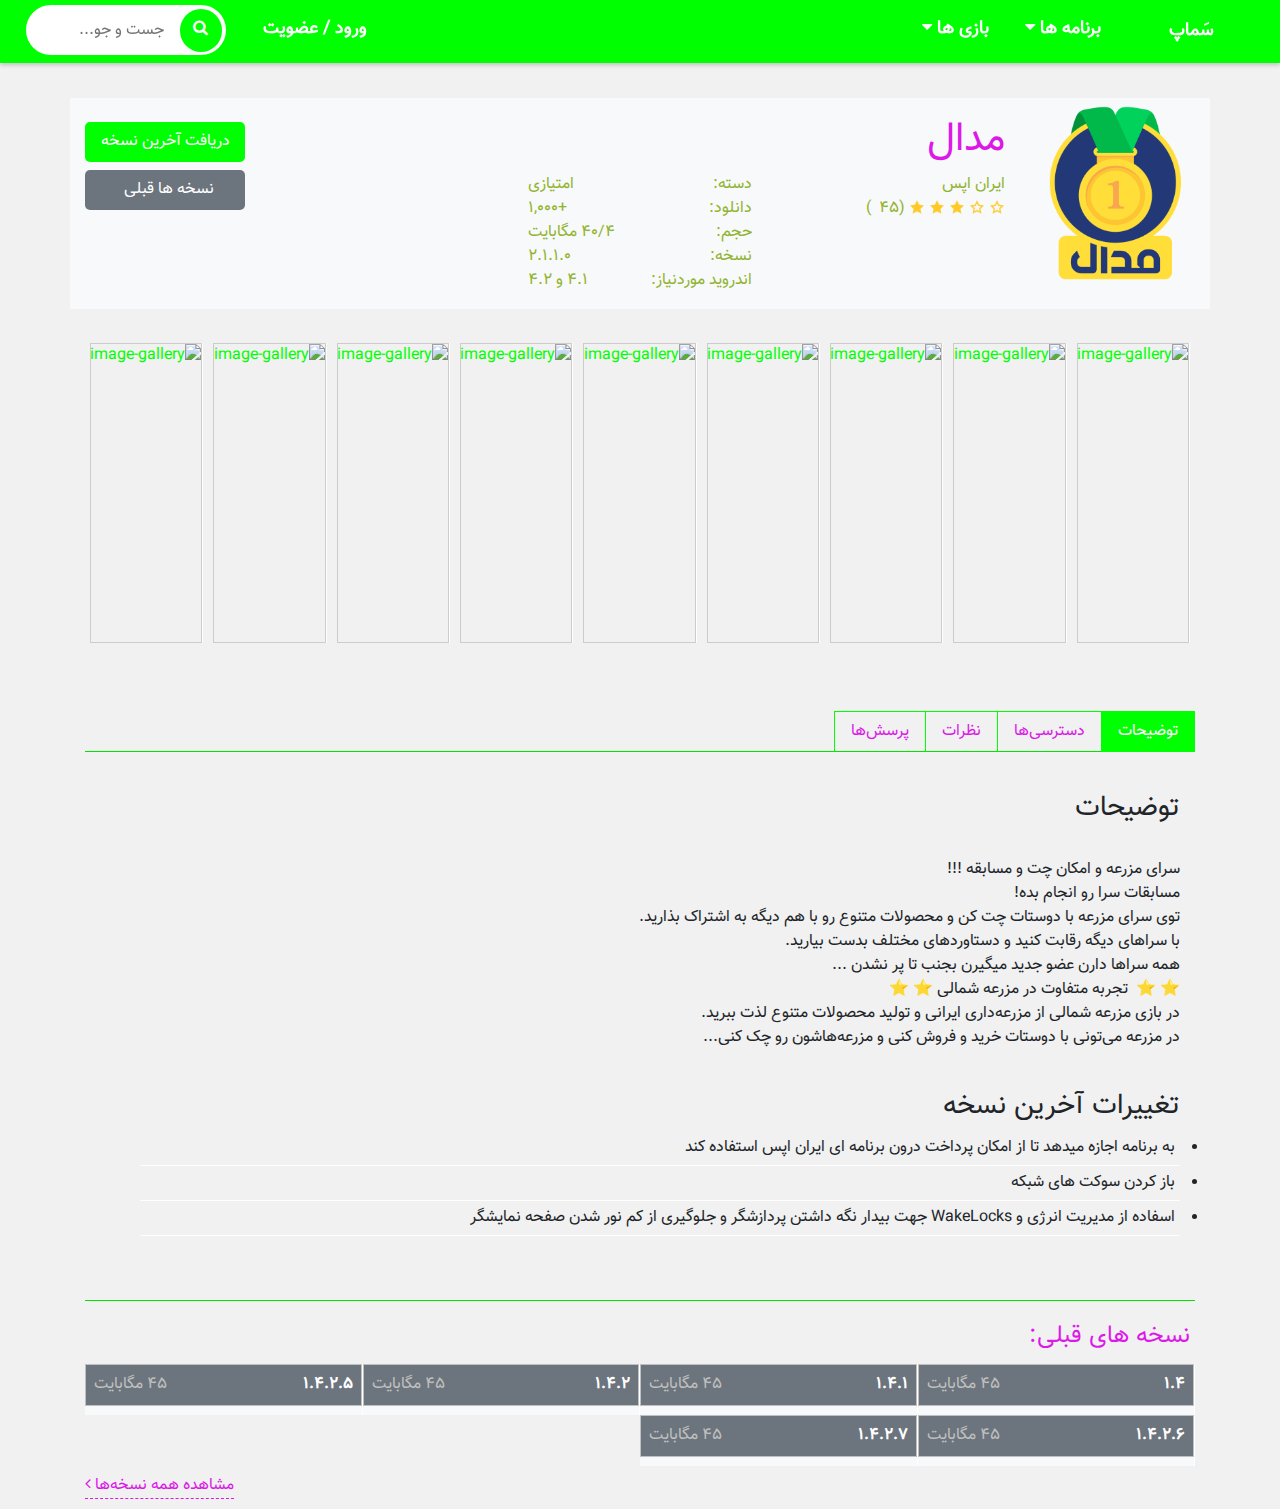
==== commit 6ba58979: "Update AppPage.htm" ====
--- a/AppPage.htm
+++ b/AppPage.htm
@@ -23,9 +23,14 @@
   <script src="https://maxcdn.bootstrapcdn.com/bootstrap/4.3.1/js/bootstrap.min.js"></script>
 
 
-  <script src="https://ajax.googleapis.com/ajax/libs/jquery/3.4.1/jquery.min.js"></script>
-  <script src="https://cdnjs.cloudflare.com/ajax/libs/popper.js/1.14.7/umd/popper.min.js"></script>
-  <script src="https://maxcdn.bootstrapcdn.com/bootstrap/4.3.1/js/bootstrap.min.js"></script>
+<link rel="stylesheet" href="https://cdnjs.cloudflare.com/ajax/libs/font-awesome/4.7.0/css/font-awesome.min.css">
+<!-- Add jQuery library -->
+<script src="https://ajax.googleapis.com/ajax/libs/jquery/3.4.1/jquery.min.js"></script>
+
+<!-- Add venobox -->
+<link rel="stylesheet" href="venobox/venobox.css" type="text/css" media="screen" />
+<script type="text/javascript" src="venobox/venobox.min.js"></script>
+
 
     <title></title>
 
@@ -41,7 +46,6 @@
 }*/
 
 	</style>
-<script src="https://ajax.googleapis.com/ajax/libs/jquery/3.4.1/jquery.min.js"></script>
 <script type="text/javascript">
 $(document).ready(function(){
 
@@ -57,6 +61,26 @@
     $(".Modal").css("display","none");
 
   });
+
+
+
+
+
+  /* default settings */
+  $('.venobox').venobox();
+
+
+  /* open content with custom settings */
+  $('.venobox_custom').venobox({
+    framewidth: '300px',
+    frameheight: 'auto',
+    border: '6px',
+    bordercolor: '#ba7c36',
+    numeratio: true,
+  });
+
+  /* auto-open #firstlink on page load */
+  $("#firstlink").venobox().trigger('click');
 
 
 });
@@ -182,7 +206,7 @@
 
 
 
-<div class="container  mt-5 bg-light" style="position: relative;top:50px;">
+<div class="container pb-3  mt-5 bg-light" style="position: relative;top:50px;">
 	<div class="row flex-row-reverse">
     <div class="col-md-2 bg-light p-4 p-md-2">
       <img src="icons/cover_257.png" width="100%" alt="">
@@ -547,27 +571,67 @@
 
 <div class="type-one">
   <div class="slider-gallery" id="sync1">
-    <div class="item link"><img alt="Uptodown App Store screenshot 1 " class="ico_list lazy-hidden" data-src-large="https://img.utdstc.com/screen/13/uptodown-android-028.png:l" id="img_id_0" itemprop="screenshot" onclick="open_screen(0)" src="https://img.utdstc.com/screen/13/uptodown-android-028.png:xxs" srcset="https://img.utdstc.com/screen/13/uptodown-android-028.png:xs 1x, https://img.utdstc.com/screen/13/uptodown-android-028.png:s 2x, https://img.utdstc.com/screen/13/uptodown-android-028.png:m 3x"> </div>
-
-    <div class="item link"><img alt="Uptodown App Store screenshot 2 " class="ico_list lazy-hidden" data-src-large="https://img.utdstc.com/screen/13/uptodown-android-012.png:l" id="img_id_1" itemprop="screenshot" onclick="open_screen(1)" src="https://img.utdstc.com/screen/13/uptodown-android-012.png:xxs" srcset="https://img.utdstc.com/screen/13/uptodown-android-012.png:xs 1x, https://img.utdstc.com/screen/13/uptodown-android-012.png:s 2x, https://img.utdstc.com/screen/13/uptodown-android-012.png:m 3x"> </div>
-
-    <div class="item link"><img alt="Uptodown App Store screenshot 3 " class="ico_list lazy-hidden" data-src-large="https://img.utdstc.com/screen/13/uptodown-android-001.png:l" id="img_id_2" itemprop="screenshot" onclick="open_screen(2)" src="https://img.utdstc.com/screen/13/uptodown-android-001.png:xxs" srcset="https://img.utdstc.com/screen/13/uptodown-android-001.png:xs 1x, https://img.utdstc.com/screen/13/uptodown-android-001.png:s 2x, https://img.utdstc.com/screen/13/uptodown-android-001.png:m 3x"> </div>
-
-    <div class="item link"><img alt="Uptodown App Store screenshot 4 " class="ico_list lazy-loaded" data-src="https://img.utdstc.com/screen/13/uptodown-android-029.png:xxs" data-src-large="https://img.utdstc.com/screen/13/uptodown-android-029.png:l" id="img_id_3" itemprop="screenshot" onclick="open_screen(3)" src="https://img.utdstc.com/screen/13/uptodown-android-029.png:xxs" srcset="https://img.utdstc.com/screen/13/uptodown-android-029.png:xs 1x, https://img.utdstc.com/screen/13/uptodown-android-029.png:s 2x, https://img.utdstc.com/screen/13/uptodown-android-029.png:m 3x"> </div>
-
-    <div class="item link"><img alt="Uptodown App Store screenshot 5 " class="ico_list lazy-loaded" data-src="https://img.utdstc.com/screen/13/uptodown-android-004.png:xxs" data-src-large="https://img.utdstc.com/screen/13/uptodown-android-004.png:l" id="img_id_4" itemprop="screenshot" onclick="open_screen(4)" src="https://img.utdstc.com/screen/13/uptodown-android-004.png:xxs" srcset="https://img.utdstc.com/screen/13/uptodown-android-004.png:xs 1x, https://img.utdstc.com/screen/13/uptodown-android-004.png:s 2x, https://img.utdstc.com/screen/13/uptodown-android-004.png:m 3x"> </div>
-
-    <div class="item link"><img alt="Uptodown App Store screenshot 6 " class="ico_list lazy-loaded" data-src="https://img.utdstc.com/screen/13/uptodown-android-005.png:xxs" data-src-large="https://img.utdstc.com/screen/13/uptodown-android-005.png:l" id="img_id_5" itemprop="screenshot" onclick="open_screen(5)" src="https://img.utdstc.com/screen/13/uptodown-android-005.png:xxs" srcset="https://img.utdstc.com/screen/13/uptodown-android-005.png:xs 1x, https://img.utdstc.com/screen/13/uptodown-android-005.png:s 2x, https://img.utdstc.com/screen/13/uptodown-android-005.png:m 3x"> </div>
-
-    <div class="item link"><img alt="Uptodown App Store screenshot 7 " class="ico_list lazy-loaded" data-src="https://img.utdstc.com/screen/13/uptodown-android-015.png:xxs" data-src-large="https://img.utdstc.com/screen/13/uptodown-android-015.png:l" id="img_id_6" itemprop="screenshot" onclick="open_screen(6)" src="https://img.utdstc.com/screen/13/uptodown-android-015.png:xxs" srcset="https://img.utdstc.com/screen/13/uptodown-android-015.png:xs 1x, https://img.utdstc.com/screen/13/uptodown-android-015.png:s 2x, https://img.utdstc.com/screen/13/uptodown-android-015.png:m 3x"> </div>
-
-    <div class="item link"><img alt="Uptodown App Store screenshot 8 " class="ico_list lazy-loaded" data-src="https://img.utdstc.com/screen/13/uptodown-android-018.png:xxs" data-src-large="https://img.utdstc.com/screen/13/uptodown-android-018.png:l" id="img_id_7" itemprop="screenshot" onclick="open_screen(7)" src="https://img.utdstc.com/screen/13/uptodown-android-018.png:xxs" srcset="https://img.utdstc.com/screen/13/uptodown-android-018.png:xs 1x, https://img.utdstc.com/screen/13/uptodown-android-018.png:s 2x, https://img.utdstc.com/screen/13/uptodown-android-018.png:m 3x"> </div>
-
-    <div class="item link"><img alt="Uptodown App Store screenshot 9 " class="ico_list lazy-loaded" data-src="https://img.utdstc.com/screen/13/uptodown-android-027.png:xxs" data-src-large="https://img.utdstc.com/screen/13/uptodown-android-027.png:l" id="img_id_8" itemprop="screenshot" onclick="open_screen(8)" src="https://img.utdstc.com/screen/13/uptodown-android-027.png:xxs" srcset="https://img.utdstc.com/screen/13/uptodown-android-027.png:xs 1x, https://img.utdstc.com/screen/13/uptodown-android-027.png:s 2x, https://img.utdstc.com/screen/13/uptodown-android-027.png:m 3x"> </div>
+    <div class="item link">
+      <a class="venobox_custom" data-gall="myGallery" href="screenshots/s1.jpg">
+      <img src="screenshots/s1.jpg" alt="image-gallery" />
+      </a>
+</div>
+
+    <div class="item link">
+      <a class="venobox_custom" data-gall="myGallery" href="screenshots/s2.jpg">
+      <img src="screenshots/s2.jpg" alt="image-gallery" />
+      </a>
+</div>
+
+    <div class="item link">
+      <a class="venobox_custom" data-gall="myGallery" href="screenshots/s3.jpg">
+      <img src="screenshots/s3.jpg" alt="image-gallery" />
+      </a>
+</div>
+
+    <div class="item link">
+      <a class="venobox_custom" data-gall="myGallery" href="screenshots/s4.jpg">
+      <img src="screenshots/s4.jpg" alt="image-gallery" />
+      </a>
+</div>
+
+    <div class="item link">
+      <a class="venobox_custom" data-gall="myGallery" href="screenshots/s5.png">
+      <img src="screenshots/s5.png" alt="image-gallery" />
+      </a>
+</div>
+
+    <div class="item link">
+      <a class="venobox_custom" data-gall="myGallery" href="screenshots/s1.jpg">
+      <img src="screenshots/s1.jpg" alt="image-gallery" />
+      </a>
+</div>
+
+    <div class="item link">
+      <a class="venobox_custom" data-gall="myGallery" href="screenshots/s2.jpg">
+      <img src="screenshots/s2.jpg" alt="image-gallery" />
+      </a>
+</div>
+
+    <div class="item link">
+      <a class="venobox_custom" data-gall="myGallery" href="screenshots/s3.jpg">
+      <img src="screenshots/s3.jpg" alt="image-gallery" />
+      </a>
+</div>
+
+    <div class="item link">
+      <a class="venobox_custom" data-gall="myGallery" href="screenshots/s4.jpg">
+      <img src="screenshots/s4.jpg" alt="image-gallery" />
+      </a>
+</div>
      </div>
       </div>
 
 </div>
+
+
+
+
 
 <div class="container">
   <br>
@@ -960,5 +1024,16 @@
 })();
 </script>
 
+
+<!-- gallary script -->
+
+<script type="text/javascript">
+
+
+
+
+
+</script>
+
   </body>
 </html>
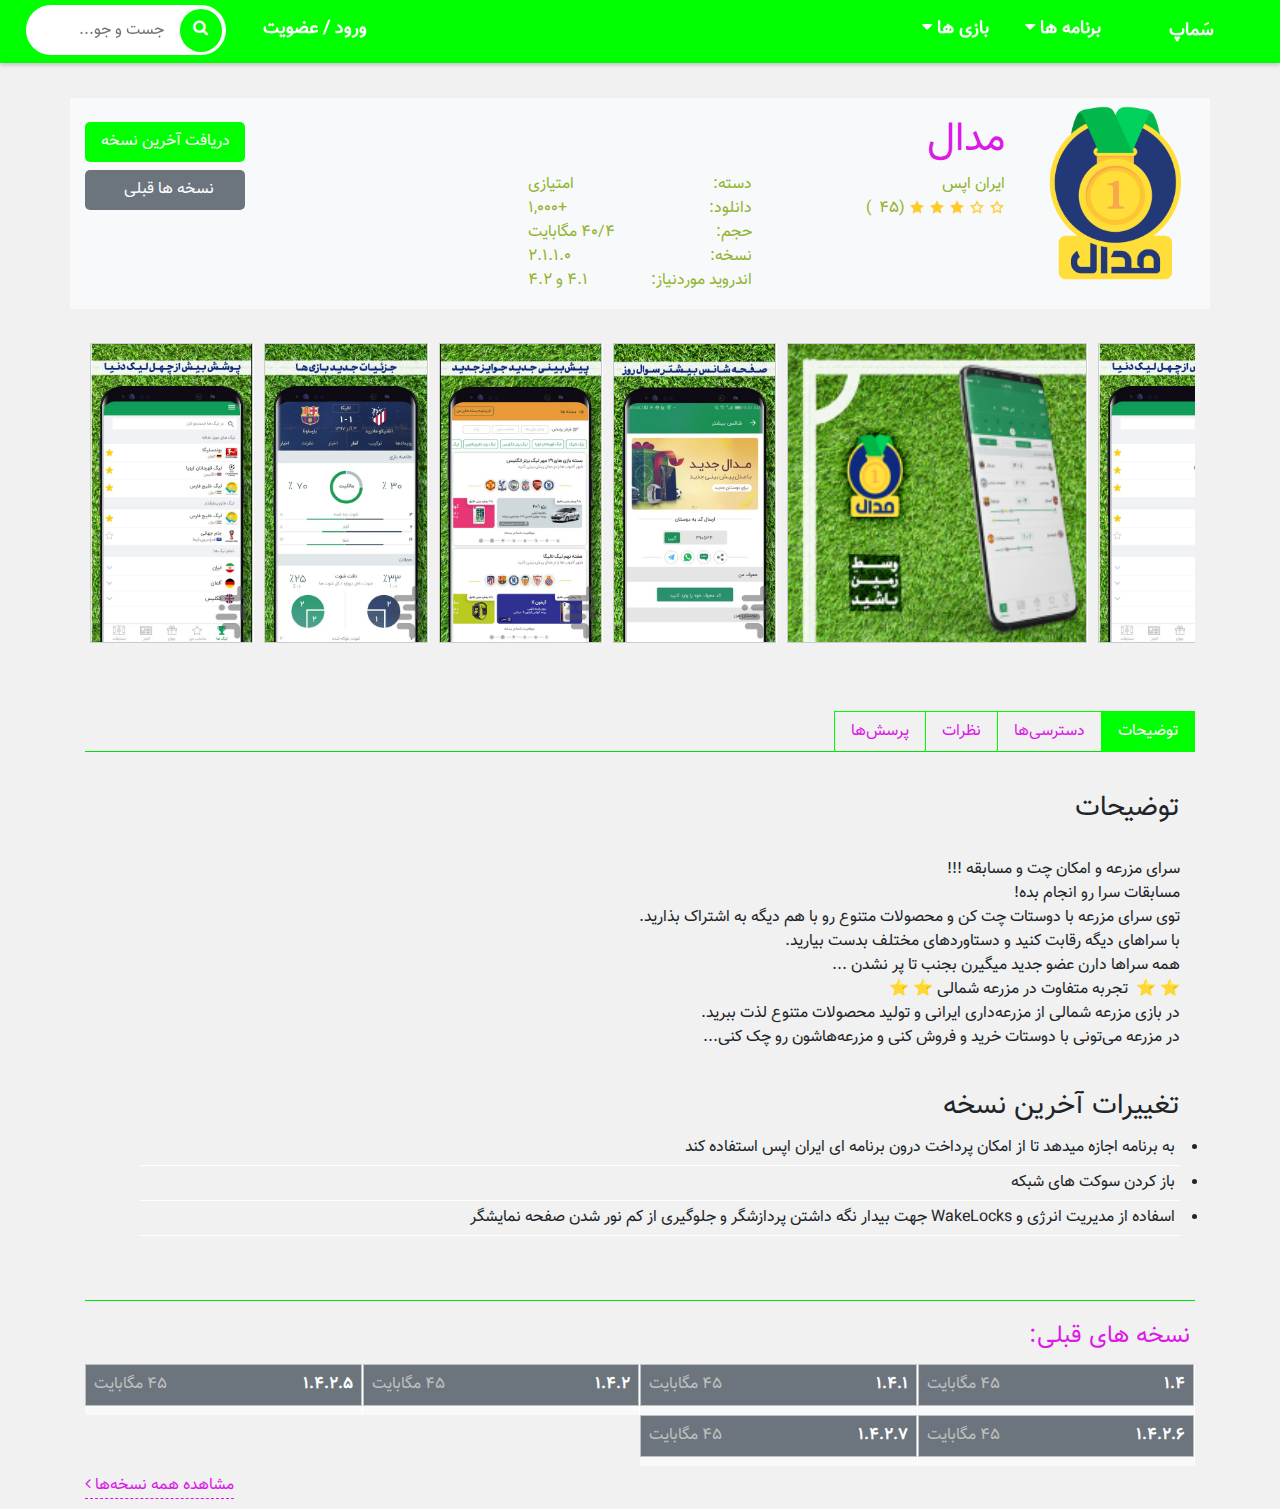
==== commit a532824a: "Update AppPage.htm" ====
--- a/AppPage.htm
+++ b/AppPage.htm
@@ -15,15 +15,13 @@
 <link rel="stylesheet" href="https://use.fontawesome.com/releases/v5.3.1/css/all.css" integrity="sha384-mzrmE5qonljUremFsqc01SB46JvROS7bZs3IO2EmfFsd15uHvIt+Y8vEf7N7fWAU" crossorigin="anonymous">
 
 <link rel="stylesheet" href="AppPage.css">
-
+<link rel="stylesheet" href="https://use.fontawesome.com/releases/v5.6.3/css/all.css" integrity="sha384-UHRtZLI+pbxtHCWp1t77Bi1L4ZtiqrqD80Kn4Z8NTSRyMA2Fd33n5dQ8lWUE00s/" crossorigin="anonymous">
 <!---
 -->
   <script src="https://ajax.googleapis.com/ajax/libs/jquery/3.4.1/jquery.min.js"></script>
   <script src="https://cdnjs.cloudflare.com/ajax/libs/popper.js/1.14.7/umd/popper.min.js"></script>
   <script src="https://maxcdn.bootstrapcdn.com/bootstrap/4.3.1/js/bootstrap.min.js"></script>
 
-
-<link rel="stylesheet" href="https://cdnjs.cloudflare.com/ajax/libs/font-awesome/4.7.0/css/font-awesome.min.css">
 <!-- Add jQuery library -->
 <script src="https://ajax.googleapis.com/ajax/libs/jquery/3.4.1/jquery.min.js"></script>
 
--- a/venobox/venobox.css
+++ b/venobox/venobox.css
@@ -0,0 +1,225 @@
+/* ------ venobox.css --------*/
+.vbox-overlay *, .vbox-overlay *:before, .vbox-overlay *:after{
+    -webkit-backface-visibility: hidden;
+    -webkit-box-sizing:border-box;
+    -moz-box-sizing:border-box;
+    box-sizing:border-box;
+}
+.vbox-overlay * { 
+    -webkit-backface-visibility: visible;
+    backface-visibility: visible;
+}
+.vbox-overlay{
+    display: -webkit-flex;
+    display: flex;
+    -webkit-flex-direction: column;
+    flex-direction: column;
+    -webkit-justify-content: center;
+    justify-content: center;
+    -webkit-align-items: center;
+    align-items: center;
+    position: fixed;
+    left: 0;
+    top: 0;
+    bottom: 0;
+    right: 0;
+    z-index: 1040;
+    -webkit-transform:translateZ(1000px);
+    transform: translateZ(1000px);
+    transform-style: preserve-3d;
+}
+
+/* ----- navigation ----- */
+.vbox-title{
+    width: 100%;
+    height: 40px;
+    float: left;
+    text-align: center;
+    line-height: 28px;
+    font-size: 12px;
+    padding: 6px 40px;
+    overflow: hidden;
+    position: fixed;
+    display: none;
+    left: 0;
+    z-index: 1050;
+}
+.vbox-close{
+    cursor: pointer;
+    position: fixed;
+    top: -1px;
+    right: 0;
+    width: 50px;
+    height: 40px;
+    padding: 6px;
+    display: block;
+    background-position:10px center;
+    overflow: hidden;
+    font-size: 24px;
+    line-height: 1;
+    text-align: center;
+    z-index: 1050;
+}
+.vbox-num{
+    cursor: pointer;
+    position: fixed;
+    left: 0;
+    height: 40px;
+    display: block;
+    overflow: hidden;
+    line-height: 28px;
+    font-size: 12px;
+    padding: 6px 10px;
+    display: none;
+    z-index: 1050;
+}
+/* ----- navigation ARROWS ----- */
+.vbox-next, .vbox-prev{
+    position: fixed;
+    top: 50%;
+    margin-top: -15px;
+    overflow: hidden;
+    cursor: pointer;
+    display: block;
+    width: 45px;
+    height: 45px;
+    z-index: 1050;
+}
+.vbox-next span, .vbox-prev span{
+    position: relative;
+    width: 20px;
+    height: 20px;
+    border: 2px solid transparent;
+    border-top-color: #B6B6B6;
+    border-right-color: #B6B6B6;
+    text-indent: -100px;
+    position: absolute;
+    top: 8px;
+    display: block;
+}
+.vbox-prev{
+    left: 15px;
+}
+.vbox-next{
+    right: 15px;
+}
+.vbox-prev span{
+    left: 10px;
+    -ms-transform: rotate(-135deg);
+    -webkit-transform: rotate(-135deg);
+    transform: rotate(-135deg);
+}
+.vbox-next span{
+    -ms-transform: rotate(45deg);
+    -webkit-transform: rotate(45deg);
+    transform: rotate(45deg);
+    right: 10px;
+}
+/* ------- inline window ------ */
+.vbox-inline{
+    width: 420px;
+    height: 315px;
+    height: 70vh;
+    padding: 10px;
+    background: #fff;
+    margin: 0 auto;
+    overflow: auto;
+    text-align: left;
+}
+/* ------- Video & iFrames window ------ */
+.venoframe{
+    max-width: 100%;
+    width: 100%;
+    border: none;
+    width: 100%;
+    height: 260px;
+    height: 70vh;
+}
+.venoframe.vbvid{
+    height: 260px;
+}
+@media (min-width: 768px) {
+    .venoframe, .vbox-inline{
+        width: 90%;
+        height: 360px;
+        height: 70vh;
+    }
+    .venoframe.vbvid{
+        width: 640px;
+        height: 360px;
+    }
+}
+@media (min-width: 992px) {
+    .venoframe, .vbox-inline{
+        max-width: 1200px;
+        width: 80%;
+        height: 540px;
+        height: 70vh;
+    }
+    .venoframe.vbvid{
+        width: 960px;
+        height: 540px;
+    }
+}
+/* 
+Please do NOT edit this part! 
+or at least read this note: http://i.imgur.com/7C0ws9e.gif
+*/
+.vbox-open{
+    overflow: hidden;
+}
+.vbox-container{
+    position: absolute;
+    left: 0;
+    right: 0;
+    top: 0;
+    bottom: 0;
+    overflow-x: hidden;
+    overflow-y: scroll;
+    overflow-scrolling: touch;
+    -webkit-overflow-scrolling: touch;
+    z-index: 20;
+    max-height: 100%;
+
+}
+
+.vbox-content{
+    text-align: center;
+    float: left;
+    width: 100%;
+    position: relative;
+    overflow: hidden;
+    padding: 20px 10px;
+}
+.vbox-container img{
+    max-width: 100%;
+    height: auto;
+}
+.vbox-figlio{
+    box-shadow: 0 0 12px rgba(0,0,0,0.19), 0 6px 6px rgba(0,0,0,0.23);
+    max-width: 100%;
+    text-align: initial;
+}
+img.vbox-figlio{
+    -webkit-user-select: none;
+-khtml-user-select: none;
+-moz-user-select: none;
+-o-user-select: none;
+user-select: none;
+}
+.vbox-content.swipe-left{
+    margin-left: -200px !important;
+}
+.vbox-content.swipe-right{
+    margin-left: 200px !important;
+}
+.vbox-animated{
+    webkit-transition: margin 300ms ease-out;
+    transition: margin 300ms ease-out;
+}
+
+/* ---------- preloader ----------
+ * SPINKIT 
+ * http://tobiasahlin.com/spinkit/
+-------------------------------- */
+.sk-double-bounce,.sk-rotating-plane{width:40px;height:40px;margin:40px auto}.sk-rotating-plane{background-color:#333;-webkit-animation:sk-rotatePlane 1.2s infinite ease-in-out;animation:sk-rotatePlane 1.2s infinite ease-in-out}@-webkit-keyframes sk-rotatePlane{0%{-webkit-transform:perspective(120px) rotateX(0) rotateY(0);transform:perspective(120px) rotateX(0) rotateY(0)}50%{-webkit-transform:perspective(120px) rotateX(-180.1deg) rotateY(0);transform:perspective(120px) rotateX(-180.1deg) rotateY(0)}100%{-webkit-transform:perspective(120px) rotateX(-180deg) rotateY(-179.9deg);transform:perspective(120px) rotateX(-180deg) rotateY(-179.9deg)}}@keyframes sk-rotatePlane{0%{-webkit-transform:perspective(120px) rotateX(0) rotateY(0);transform:perspective(120px) rotateX(0) rotateY(0)}50%{-webkit-transform:perspective(120px) rotateX(-180.1deg) rotateY(0);transform:perspective(120px) rotateX(-180.1deg) rotateY(0)}100%{-webkit-transform:perspective(120px) rotateX(-180deg) rotateY(-179.9deg);transform:perspective(120px) rotateX(-180deg) rotateY(-179.9deg)}}.sk-double-bounce{position:relative}.sk-double-bounce .sk-child{width:100%;height:100%;border-radius:50%;background-color:#333;opacity:.6;position:absolute;top:0;left:0;-webkit-animation:sk-doubleBounce 2s infinite ease-in-out;animation:sk-doubleBounce 2s infinite ease-in-out}.sk-chasing-dots .sk-child,.sk-spinner-pulse,.sk-three-bounce .sk-child{background-color:#333;border-radius:100%}.sk-double-bounce .sk-double-bounce2{-webkit-animation-delay:-1s;animation-delay:-1s}@-webkit-keyframes sk-doubleBounce{0%,100%{-webkit-transform:scale(0);transform:scale(0)}50%{-webkit-transform:scale(1);transform:scale(1)}}@keyframes sk-doubleBounce{0%,100%{-webkit-transform:scale(0);transform:scale(0)}50%{-webkit-transform:scale(1);transform:scale(1)}}.sk-wave{margin:40px auto;width:50px;height:40px;text-align:center;font-size:10px}.sk-wave .sk-rect{background-color:#333;height:100%;width:6px;display:inline-block;-webkit-animation:sk-waveStretchDelay 1.2s infinite ease-in-out;animation:sk-waveStretchDelay 1.2s infinite ease-in-out}.sk-wave .sk-rect1{-webkit-animation-delay:-1.2s;animation-delay:-1.2s}.sk-wave .sk-rect2{-webkit-animation-delay:-1.1s;animation-delay:-1.1s}.sk-wave .sk-rect3{-webkit-animation-delay:-1s;animation-delay:-1s}.sk-wave .sk-rect4{-webkit-animation-delay:-.9s;animation-delay:-.9s}.sk-wave .sk-rect5{-webkit-animation-delay:-.8s;animation-delay:-.8s}@-webkit-keyframes sk-waveStretchDelay{0%,100%,40%{-webkit-transform:scaleY(.4);transform:scaleY(.4)}20%{-webkit-transform:scaleY(1);transform:scaleY(1)}}@keyframes sk-waveStretchDelay{0%,100%,40%{-webkit-transform:scaleY(.4);transform:scaleY(.4)}20%{-webkit-transform:scaleY(1);transform:scaleY(1)}}.sk-wandering-cubes{margin:40px auto;width:40px;height:40px;position:relative}.sk-wandering-cubes .sk-cube{background-color:#333;width:10px;height:10px;position:absolute;top:0;left:0;-webkit-animation:sk-wanderingCube 1.8s ease-in-out -1.8s infinite both;animation:sk-wanderingCube 1.8s ease-in-out -1.8s infinite both}.sk-chasing-dots,.sk-spinner-pulse{width:40px;height:40px;margin:40px auto}.sk-wandering-cubes .sk-cube2{-webkit-animation-delay:-.9s;animation-delay:-.9s}@-webkit-keyframes sk-wanderingCube{0%{-webkit-transform:rotate(0);transform:rotate(0)}25%{-webkit-transform:translateX(30px) rotate(-90deg) scale(.5);transform:translateX(30px) rotate(-90deg) scale(.5)}50%{-webkit-transform:translateX(30px) translateY(30px) rotate(-179deg);transform:translateX(30px) translateY(30px) rotate(-179deg)}50.1%{-webkit-transform:translateX(30px) translateY(30px) rotate(-180deg);transform:translateX(30px) translateY(30px) rotate(-180deg)}75%{-webkit-transform:translateX(0) translateY(30px) rotate(-270deg) scale(.5);transform:translateX(0) translateY(30px) rotate(-270deg) scale(.5)}100%{-webkit-transform:rotate(-360deg);transform:rotate(-360deg)}}@keyframes sk-wanderingCube{0%{-webkit-transform:rotate(0);transform:rotate(0)}25%{-webkit-transform:translateX(30px) rotate(-90deg) scale(.5);transform:translateX(30px) rotate(-90deg) scale(.5)}50%{-webkit-transform:translateX(30px) translateY(30px) rotate(-179deg);transform:translateX(30px) translateY(30px) rotate(-179deg)}50.1%{-webkit-transform:translateX(30px) translateY(30px) rotate(-180deg);transform:translateX(30px) translateY(30px) rotate(-180deg)}75%{-webkit-transform:translateX(0) translateY(30px) rotate(-270deg) scale(.5);transform:translateX(0) translateY(30px) rotate(-270deg) scale(.5)}100%{-webkit-transform:rotate(-360deg);transform:rotate(-360deg)}}.sk-spinner-pulse{-webkit-animation:sk-pulseScaleOut 1s infinite ease-in-out;animation:sk-pulseScaleOut 1s infinite ease-in-out}@-webkit-keyframes sk-pulseScaleOut{0%{-webkit-transform:scale(0);transform:scale(0)}100%{-webkit-transform:scale(1);transform:scale(1);opacity:0}}@keyframes sk-pulseScaleOut{0%{-webkit-transform:scale(0);transform:scale(0)}100%{-webkit-transform:scale(1);transform:scale(1);opacity:0}}.sk-chasing-dots{position:relative;text-align:center;-webkit-animation:sk-chasingDotsRotate 2s infinite linear;animation:sk-chasingDotsRotate 2s infinite linear}.sk-chasing-dots .sk-child{width:60%;height:60%;display:inline-block;position:absolute;top:0;-webkit-animation:sk-chasingDotsBounce 2s infinite ease-in-out;animation:sk-chasingDotsBounce 2s infinite ease-in-out}.sk-chasing-dots .sk-dot2{top:auto;bottom:0;-webkit-animation-delay:-1s;animation-delay:-1s}@-webkit-keyframes sk-chasingDotsRotate{100%{-webkit-transform:rotate(360deg);transform:rotate(360deg)}}@keyframes sk-chasingDotsRotate{100%{-webkit-transform:rotate(360deg);transform:rotate(360deg)}}@-webkit-keyframes sk-chasingDotsBounce{0%,100%{-webkit-transform:scale(0);transform:scale(0)}50%{-webkit-transform:scale(1);transform:scale(1)}}@keyframes sk-chasingDotsBounce{0%,100%{-webkit-transform:scale(0);transform:scale(0)}50%{-webkit-transform:scale(1);transform:scale(1)}}.sk-three-bounce{margin:40px auto;width:80px;text-align:center}.sk-three-bounce .sk-child{width:20px;height:20px;display:inline-block;-webkit-animation:sk-three-bounce 1.4s ease-in-out 0s infinite both;animation:sk-three-bounce 1.4s ease-in-out 0s infinite both}.sk-circle .sk-child:before,.sk-fading-circle .sk-circle:before{display:block;border-radius:100%;content:'';background-color:#333}.sk-three-bounce .sk-bounce1{-webkit-animation-delay:-.32s;animation-delay:-.32s}.sk-three-bounce .sk-bounce2{-webkit-animation-delay:-.16s;animation-delay:-.16s}@-webkit-keyframes sk-three-bounce{0%,100%,80%{-webkit-transform:scale(0);transform:scale(0)}40%{-webkit-transform:scale(1);transform:scale(1)}}@keyframes sk-three-bounce{0%,100%,80%{-webkit-transform:scale(0);transform:scale(0)}40%{-webkit-transform:scale(1);transform:scale(1)}}.sk-circle{margin:40px auto;width:40px;height:40px;position:relative}.sk-circle .sk-child{width:100%;height:100%;position:absolute;left:0;top:0}.sk-circle .sk-child:before{margin:0 auto;width:15%;height:15%;-webkit-animation:sk-circleBounceDelay 1.2s infinite ease-in-out both;animation:sk-circleBounceDelay 1.2s infinite ease-in-out both}.sk-circle .sk-circle2{-webkit-transform:rotate(30deg);-ms-transform:rotate(30deg);transform:rotate(30deg)}.sk-circle .sk-circle3{-webkit-transform:rotate(60deg);-ms-transform:rotate(60deg);transform:rotate(60deg)}.sk-circle .sk-circle4{-webkit-transform:rotate(90deg);-ms-transform:rotate(90deg);transform:rotate(90deg)}.sk-circle .sk-circle5{-webkit-transform:rotate(120deg);-ms-transform:rotate(120deg);transform:rotate(120deg)}.sk-circle .sk-circle6{-webkit-transform:rotate(150deg);-ms-transform:rotate(150deg);transform:rotate(150deg)}.sk-circle .sk-circle7{-webkit-transform:rotate(180deg);-ms-transform:rotate(180deg);transform:rotate(180deg)}.sk-circle .sk-circle8{-webkit-transform:rotate(210deg);-ms-transform:rotate(210deg);transform:rotate(210deg)}.sk-circle .sk-circle9{-webkit-transform:rotate(240deg);-ms-transform:rotate(240deg);transform:rotate(240deg)}.sk-circle .sk-circle10{-webkit-transform:rotate(270deg);-ms-transform:rotate(270deg);transform:rotate(270deg)}.sk-circle .sk-circle11{-webkit-transform:rotate(300deg);-ms-transform:rotate(300deg);transform:rotate(300deg)}.sk-circle .sk-circle12{-webkit-transform:rotate(330deg);-ms-transform:rotate(330deg);transform:rotate(330deg)}.sk-circle .sk-circle2:before{-webkit-animation-delay:-1.1s;animation-delay:-1.1s}.sk-circle .sk-circle3:before{-webkit-animation-delay:-1s;animation-delay:-1s}.sk-circle .sk-circle4:before{-webkit-animation-delay:-.9s;animation-delay:-.9s}.sk-circle .sk-circle5:before{-webkit-animation-delay:-.8s;animation-delay:-.8s}.sk-circle .sk-circle6:before{-webkit-animation-delay:-.7s;animation-delay:-.7s}.sk-circle .sk-circle7:before{-webkit-animation-delay:-.6s;animation-delay:-.6s}.sk-circle .sk-circle8:before{-webkit-animation-delay:-.5s;animation-delay:-.5s}.sk-circle .sk-circle9:before{-webkit-animation-delay:-.4s;animation-delay:-.4s}.sk-circle .sk-circle10:before{-webkit-animation-delay:-.3s;animation-delay:-.3s}.sk-circle .sk-circle11:before{-webkit-animation-delay:-.2s;animation-delay:-.2s}.sk-circle .sk-circle12:before{-webkit-animation-delay:-.1s;animation-delay:-.1s}@-webkit-keyframes sk-circleBounceDelay{0%,100%,80%{-webkit-transform:scale(0);transform:scale(0)}40%{-webkit-transform:scale(1);transform:scale(1)}}@keyframes sk-circleBounceDelay{0%,100%,80%{-webkit-transform:scale(0);transform:scale(0)}40%{-webkit-transform:scale(1);transform:scale(1)}}.sk-cube-grid{width:40px;height:40px;margin:40px auto}.sk-cube-grid .sk-cube{width:33.33%;height:33.33%;background-color:#333;float:left;-webkit-animation:sk-cubeGridScaleDelay 1.3s infinite ease-in-out;animation:sk-cubeGridScaleDelay 1.3s infinite ease-in-out}.sk-cube-grid .sk-cube1{-webkit-animation-delay:.2s;animation-delay:.2s}.sk-cube-grid .sk-cube2{-webkit-animation-delay:.3s;animation-delay:.3s}.sk-cube-grid .sk-cube3{-webkit-animation-delay:.4s;animation-delay:.4s}.sk-cube-grid .sk-cube4{-webkit-animation-delay:.1s;animation-delay:.1s}.sk-cube-grid .sk-cube5{-webkit-animation-delay:.2s;animation-delay:.2s}.sk-cube-grid .sk-cube6{-webkit-animation-delay:.3s;animation-delay:.3s}.sk-cube-grid .sk-cube7{-webkit-animation-delay:0ms;animation-delay:0ms}.sk-cube-grid .sk-cube8{-webkit-animation-delay:.1s;animation-delay:.1s}.sk-cube-grid .sk-cube9{-webkit-animation-delay:.2s;animation-delay:.2s}@-webkit-keyframes sk-cubeGridScaleDelay{0%,100%,70%{-webkit-transform:scale3D(1,1,1);transform:scale3D(1,1,1)}35%{-webkit-transform:scale3D(0,0,1);transform:scale3D(0,0,1)}}@keyframes sk-cubeGridScaleDelay{0%,100%,70%{-webkit-transform:scale3D(1,1,1);transform:scale3D(1,1,1)}35%{-webkit-transform:scale3D(0,0,1);transform:scale3D(0,0,1)}}.sk-fading-circle{margin:40px auto;width:40px;height:40px;position:relative}.sk-fading-circle .sk-circle{width:100%;height:100%;position:absolute;left:0;top:0}.sk-fading-circle .sk-circle:before{margin:0 auto;width:15%;height:15%;-webkit-animation:sk-circleFadeDelay 1.2s infinite ease-in-out both;animation:sk-circleFadeDelay 1.2s infinite ease-in-out both}.sk-fading-circle .sk-circle2{-webkit-transform:rotate(30deg);-ms-transform:rotate(30deg);transform:rotate(30deg)}.sk-fading-circle .sk-circle3{-webkit-transform:rotate(60deg);-ms-transform:rotate(60deg);transform:rotate(60deg)}.sk-fading-circle .sk-circle4{-webkit-transform:rotate(90deg);-ms-transform:rotate(90deg);transform:rotate(90deg)}.sk-fading-circle .sk-circle5{-webkit-transform:rotate(120deg);-ms-transform:rotate(120deg);transform:rotate(120deg)}.sk-fading-circle .sk-circle6{-webkit-transform:rotate(150deg);-ms-transform:rotate(150deg);transform:rotate(150deg)}.sk-fading-circle .sk-circle7{-webkit-transform:rotate(180deg);-ms-transform:rotate(180deg);transform:rotate(180deg)}.sk-fading-circle .sk-circle8{-webkit-transform:rotate(210deg);-ms-transform:rotate(210deg);transform:rotate(210deg)}.sk-fading-circle .sk-circle9{-webkit-transform:rotate(240deg);-ms-transform:rotate(240deg);transform:rotate(240deg)}.sk-fading-circle .sk-circle10{-webkit-transform:rotate(270deg);-ms-transform:rotate(270deg);transform:rotate(270deg)}.sk-fading-circle .sk-circle11{-webkit-transform:rotate(300deg);-ms-transform:rotate(300deg);transform:rotate(300deg)}.sk-fading-circle .sk-circle12{-webkit-transform:rotate(330deg);-ms-transform:rotate(330deg);transform:rotate(330deg)}.sk-fading-circle .sk-circle2:before{-webkit-animation-delay:-1.1s;animation-delay:-1.1s}.sk-fading-circle .sk-circle3:before{-webkit-animation-delay:-1s;animation-delay:-1s}.sk-fading-circle .sk-circle4:before{-webkit-animation-delay:-.9s;animation-delay:-.9s}.sk-fading-circle .sk-circle5:before{-webkit-animation-delay:-.8s;animation-delay:-.8s}.sk-fading-circle .sk-circle6:before{-webkit-animation-delay:-.7s;animation-delay:-.7s}.sk-fading-circle .sk-circle7:before{-webkit-animation-delay:-.6s;animation-delay:-.6s}.sk-fading-circle .sk-circle8:before{-webkit-animation-delay:-.5s;animation-delay:-.5s}.sk-fading-circle .sk-circle9:before{-webkit-animation-delay:-.4s;animation-delay:-.4s}.sk-fading-circle .sk-circle10:before{-webkit-animation-delay:-.3s;animation-delay:-.3s}.sk-fading-circle .sk-circle11:before{-webkit-animation-delay:-.2s;animation-delay:-.2s}.sk-fading-circle .sk-circle12:before{-webkit-animation-delay:-.1s;animation-delay:-.1s}@-webkit-keyframes sk-circleFadeDelay{0%,100%,39%{opacity:0}40%{opacity:1}}@keyframes sk-circleFadeDelay{0%,100%,39%{opacity:0}40%{opacity:1}}.sk-folding-cube{margin:40px auto;width:40px;height:40px;position:relative;-webkit-transform:rotateZ(45deg);transform:rotateZ(45deg)}.sk-folding-cube .sk-cube{float:left;width:50%;height:50%;position:relative;-webkit-transform:scale(1.1);-ms-transform:scale(1.1);transform:scale(1.1)}.sk-folding-cube .sk-cube:before{content:'';position:absolute;top:0;left:0;width:100%;height:100%;background-color:#333;-webkit-animation:sk-foldCubeAngle 2.4s infinite linear both;animation:sk-foldCubeAngle 2.4s infinite linear both;-webkit-transform-origin:100% 100%;-ms-transform-origin:100% 100%;transform-origin:100% 100%}.sk-folding-cube .sk-cube2{-webkit-transform:scale(1.1) rotateZ(90deg);transform:scale(1.1) rotateZ(90deg)}.sk-folding-cube .sk-cube3{-webkit-transform:scale(1.1) rotateZ(180deg);transform:scale(1.1) rotateZ(180deg)}.sk-folding-cube .sk-cube4{-webkit-transform:scale(1.1) rotateZ(270deg);transform:scale(1.1) rotateZ(270deg)}.sk-folding-cube .sk-cube2:before{-webkit-animation-delay:.3s;animation-delay:.3s}.sk-folding-cube .sk-cube3:before{-webkit-animation-delay:.6s;animation-delay:.6s}.sk-folding-cube .sk-cube4:before{-webkit-animation-delay:.9s;animation-delay:.9s}@-webkit-keyframes sk-foldCubeAngle{0%,10%{-webkit-transform:perspective(140px) rotateX(-180deg);transform:perspective(140px) rotateX(-180deg);opacity:0}25%,75%{-webkit-transform:perspective(140px) rotateX(0);transform:perspective(140px) rotateX(0);opacity:1}100%,90%{-webkit-transform:perspective(140px) rotateY(180deg);transform:perspective(140px) rotateY(180deg);opacity:0}}@keyframes sk-foldCubeAngle{0%,10%{-webkit-transform:perspective(140px) rotateX(-180deg);transform:perspective(140px) rotateX(-180deg);opacity:0}25%,75%{-webkit-transform:perspective(140px) rotateX(0);transform:perspective(140px) rotateX(0);opacity:1}100%,90%{-webkit-transform:perspective(140px) rotateY(180deg);transform:perspective(140px) rotateY(180deg);opacity:0}}
